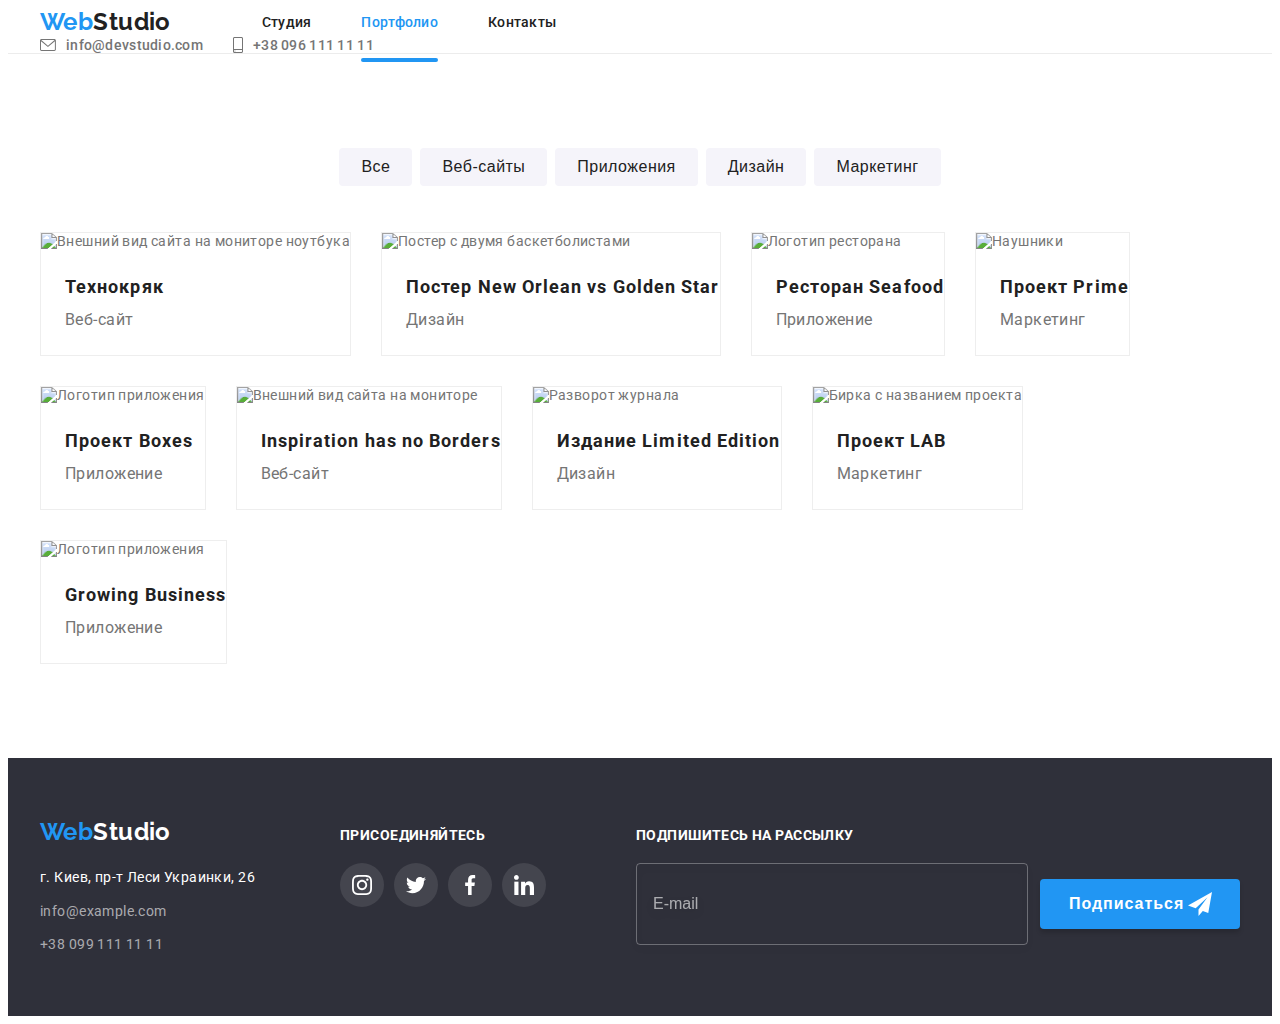
==== portfolio.html @ 2e83be2e "1" ====
<!DOCTYPE html>
<html lang="">
<head>
    <meta charset="UTF-8">
    <meta name="viewport" content="width=device-width, initial-scale=1.0">
    <title>Портфолио</title>
    <link rel="stylesheet" href="https://cdnjs.cloudflare.com/ajax/libs/modern-normalize/1.0.0/modern-normalize.css"
        integrity="sha512-Zx6MlUMKSVJoQ+83OwhdILe8cSEsCzfqThJd7J/VA2UrK6Ctj85p+xzqfyuNXE5B1k25uUdmJ2OzItbBy9GHAQ=="
        crossorigin="anonymous" />
    <link rel="preconnect" href="https://fonts.gstatic.com">
    <link href="https://fonts.googleapis.com/css2?family=Raleway:wght@700&family=Roboto:wght@400;500;700&display=swap"
        rel="stylesheet">
    <link rel="stylesheet" href="./css/main.min.css">
</head>
<body>
    <header class="portfolio-header">
        <div class="container">
            <nav>
                <a class="logo" lang="en" href="./index.html"><span class="logo-accent">Web</span>Studio</a>
                <ul class="nav-list list">
                    <li class="nav-list-item">
                        <a class="nav-link" href="./index.html">Студия</a>
                    </li>
                    <li class="nav-list-item">
                        <a class="nav-link current" href="./portfolio.html">Портфолио</a>
                    </li>
                    <li class="nav-list-item">
                        <a class="nav-link" href="#">Контакты</a>
                    </li>
                </ul>
            </nav>
            <address>
                <ul class="address-list list">
                    <li class="address-list-item">
                        <a class="nav-link address-link" href="mailto:info@devstudio.com">
                            <svg class="address-link-logo mail">
                                <use href="./images/sprite.svg#icon-envelope"></use>
                            </svg>
                            info@devstudio.com
                        </a>
                    </li>
                    <li class="address-list-item">
                        <a class="nav-link address-link" href="tel:+380961111111">
                            <svg class="address-link-logo phone">
                                <use href="./images/sprite.svg#icon-smartphone"></use>
                            </svg>
                            +38 096 111 11 11
                        </a>
                    </li>
                </ul>
            </address>
        </div>
    </header>
    <main>
        <h1 class="visually-hidden">Наши работы</h1>
        <section class="gallery">
            <div class="container">
                <ul class="buttons-list">
                    <li class="buttons-list-item">
                        <button class="gallery-button" type="button">Все</button>
                    </li>
                    <li class="buttons-list-item">
                        <button class="gallery-button" type="button">Веб-сайты</button>
                    </li>
                    <li class="buttons-list-item">
                        <button class="gallery-button" type="button">Приложения</button>
                    </li>
                    <li class="buttons-list-item">
                        <button class="gallery-button" type="button">Дизайн</button>
                    </li>
                    <li class="buttons-list-item">
                        <button class="gallery-button" type="button">Маркетинг</button>
                    </li>
                </ul>
                <ul class="gallery-list">
                    <li class="gallery-list-item">
                        <a href="" class="gallery-list-link">
                            <div class="gallery-list-img-wrapper">
                                <img src="./images/our-projects/website-technocrack.jpg" alt="Внешний вид сайта на мониторе ноутбука" width="100%">
                                <p class="overlay">Технокряк это современная площадка распространения коронавируса. Компании используют эту платформу для цифрового
                                шпионажа и атак на защищённые сервера конкурентов.</p>
                            </div>
                            <div class="gallery-card-description">
                                    <h2 class="gallery-title">Технокряк</h2>
                                    <p class="gallery-description">Веб-сайт</p>
                            </div>
                        </a>  
                    </li>
                    <li class="gallery-list-item">
                        <a href="" class="gallery-list-link">
                            <div class="gallery-list-img-wrapper">
                                <img src="./images/our-projects/design-poster.jpg" alt="Постер с двумя баскетболистами" width="100%">
                                <p class="overlay">Технокряк это современная площадка распространения коронавируса. Компании используют эту платформу для цифрового
                                шпионажа и атак на защищённые сервера конкурентов.</p>
                            </div>
                            <div class="gallery-card-description">
                                <h2 class="gallery-title">Постер <span lang="en">New Orlean vs Golden Star</span></h2>
                                <p class="gallery-description">Дизайн</p>
                            </div>
                        </a>
                    </li>
                    <li class="gallery-list-item">
                        <a href="" class="gallery-list-link">
                            <div class="gallery-list-img-wrapper">
                                <img src="./images/our-projects/app-seafood.jpg" alt="Логотип ресторана" width="100%">
                                <p class="overlay">Технокряк это современная площадка распространения коронавируса. Компании используют эту платформу для цифрового
                                шпионажа и атак на защищённые сервера конкурентов.</p>
                            </div>
                            <div class="gallery-card-description">
                                <h2 class="gallery-title">Ресторан <span lang="en">Seafood</span></h2>
                                <p class="gallery-description">Приложение</p>
                            </div>
                        </a>
                    </li>
                    <li class="gallery-list-item">
                        <a href="" class="gallery-list-link">
                            <div class="gallery-list-img-wrapper">
                                <img src="./images/our-projects/marketing-project-prime.jpg" alt="Наушники" width="100%">
                                <p class="overlay">Технокряк это современная площадка распространения коронавируса. Компании используют эту платформу для цифрового
                                шпионажа и атак на защищённые сервера конкурентов.</p>
                            </div>
                            <div class="gallery-card-description">
                                <h2 class="gallery-title">Проект <span lang="en">Prime</span></h2>
                                <p class="gallery-description">Маркетинг</p>
                            </div>
                        </a>
                    </li>
                    <li class="gallery-list-item">
                        <a href="" class="gallery-list-link">
                            <div class="gallery-list-img-wrapper">
                                <img src="./images/our-projects/app-boxes.jpg" alt="Логотип приложения" width="100%">
                                <p class="overlay">Технокряк это современная площадка распространения коронавируса. Компании используют эту платформу для цифрового
                                шпионажа и атак на защищённые сервера конкурентов.</p>
                            </div>
                            <div class="gallery-card-description">
                                <h2 class="gallery-title">Проект <span lang="en">Boxes</span></h2>
                                <p class="gallery-description">Приложение</p>
                            </div>
                        </a>
                    </li>
                    <li class="gallery-list-item">
                        <a href="" class="gallery-list-link">
                            <div class="gallery-list-img-wrapper">
                                <img src="./images/our-projects/website-inspiration.jpg" alt="Внешний вид сайта на мониторе" width="100%">
                                <p class="overlay">Технокряк это современная площадка распространения коронавируса. Компании используют эту платформу для цифрового
                                шпионажа и атак на защищённые сервера конкурентов.</p>
                            </div>
                            <div class="gallery-card-description">
                                <h2 class="gallery-title" lang="en">Inspiration has no Borders</h2>
                                <p class="gallery-description">Веб-сайт</p>
                            </div>
                        </a>
                    </li>
                    <li class="gallery-list-item">
                        <a href="" class="gallery-list-link">
                            <div class="gallery-list-img-wrapper">
                                <img src="./images/our-projects/design-le.jpg" alt="Разворот журнала" width="100%">
                                <p class="overlay">Технокряк это современная площадка распространения коронавируса. Компании используют эту платформу для цифрового
                                шпионажа и атак на защищённые сервера конкурентов.</p>
                            </div>
                            <div class="gallery-card-description">
                                <h2 class="gallery-title">Издание <span lang="en">Limited Edition</span></h2>
                                <p class="gallery-description">Дизайн</p>
                            </div>
                        </a>
                    </li>
                    <li class="gallery-list-item">
                        <a href="" class="gallery-list-link">
                            <div class="gallery-list-img-wrapper">
                                <img src="./images/our-projects/marketing-project-lab.jpg" alt="Бирка с названием проекта" width="100%">
                                <p class="overlay">Технокряк это современная площадка распространения коронавируса. Компании используют эту платформу для цифрового
                                шпионажа и атак на защищённые сервера конкурентов.</p>
                            </div>
                            <div class="gallery-card-description">
                                <h2 class="gallery-title">Проект <span lang="en">LAB</span></h2>
                                <p class="gallery-description">Маркетинг</p>
                            </div>
                        </a>
                    </li>
                    <li class="gallery-list-item">
                        <a href="" class="gallery-list-link">
                            <div class="gallery-list-img-wrapper">
                                <img src="./images/our-projects/app-growing-business.jpg" alt="Логотип приложения" width="100%">
                                <p class="overlay">Технокряк это современная площадка распространения коронавируса. Компании используют эту платформу для цифрового
                                шпионажа и атак на защищённые сервера конкурентов.</p>
                            </div>
                            <div class="gallery-card-description">
                                <h2 class="gallery-title" lang="en">Growing Business</h2>
                                <p class="gallery-description">Приложение</p>
                            </div>
                        </a>
                    </li>
                </ul>
            </div>
        </section>
    </main>
    <footer class="footer">
        <div class="container basement">
            <div class="footer-left-side">
                <a class="logo footer-logo" lang="en" href="./index.html"><span class="logo-accent">Web</span>Studio</a>
                <address>
                    <ul class="footer-list">
                        <li class="footer-list-item">
                            <a class="adress" target="_blank" href="https://goo.gl/maps/vDdAabAvZwRys1mK9">г. Киев, пр-т
                                Леси Украинки,
                                26</a>
                        </li>
                        <li class="footer-list-item">
                            <a class="footer-link" href="mailto:info@example.com">info@example.com</a>
                        </li>
                        <li class="footer-list-item">
                            <a class="footer-link" href="tel:+380991111111">+38 099 111 11 11</a>
                        </li>
                    </ul>
                </address>
            </div>
            <div class="footer-center">
                <p class="footer-text">Присоединяйтесь</p>
                <ul class="social-list footer-center-list">
                    <li class="social-list-item footer-center-list-item">
                        <a href="" class="social-list-link footer-center-link">
                            <svg class="social-list-icon  footer-center-icon">
                                <use href="./images/sprite.svg#icon-instagram"></use>
                            </svg>
                        </a>
                    </li>
                    <li class="social-list-item footer-center-list-item">
                        <a href="" class="social-list-link footer-center-link">
                            <svg class="social-list-icon footer-center-icon">
                                <use href="./images/sprite.svg#icon-twitter"></use>
                            </svg>
                        </a>
                    </li>
                    <li class="social-list-item footer-center-list-item">
                        <a href="" class="social-list-link footer-center-link">
                            <svg class="social-list-icon footer-center-icon">
                                <use href="./images/sprite.svg#icon-facebook"></use>
                            </svg>
                        </a>
                    </li>
                    <li class="social-list-item footer-center-list-item">
                        <a href="" class="social-list-link footer-center-link">
                            <svg class="social-list-icon footer-center-icon">
                                <use href="./images/sprite.svg#icon-linkedin"></use>
                            </svg>
                        </a>
                    </li>
                </ul>
            </div>
            <div class="footer-right-side">
                <p class="footer-text">Подпишитесь на рассылку</p>
                <form class="footer-form">
                    <input type="email" name="user-email" class="footer-input" placeholder="E-mail">
                    <button type="submit" class="footer-button">Подписаться
                        <svg class="footer-button-icon">
                            <use href="./images/sprite.svg#icon-send"></use>
                        </svg>
                    </button>
                </form>
            </div>
        </div>
    </footer>
</body>
</html>
---- css/main.min.css ----
:root{--accent-color: #2196f3;--main-color: #757575;--secondary-color: #212121;--main-white-color: #ffffff;--secondary-white-color: rgba(255, 255, 255, 0.6);--dark-background-color: #2f303a;--light-background-color: #f5f4fa;--input-border-color: rgba(33, 33, 33, 0.2);--modal-message-placeholder-color: rgba(117, 117, 117, 0.5);--cubic: cubic-bezier(0.4, 0, 0.2, 1);--transition-duration: 250ms}.visually-hidden{position:absolute !important;clip:rect(1px 1px 1px 1px);clip:rect(1px, 1px, 1px, 1px);padding:0 !important;border:0 !important;height:1px !important;width:1px !important;overflow:hidden}body{font-family:'Roboto', sans-serif;font-size:14px;letter-spacing:0.03em;background-color:var(--main-white-color);color:var(--main-color)}h1,h2,h3,h4,h5,h6,ul,ol,p{margin:0;padding:0}a{text-decoration:none}ul,ol{list-style:none}img{display:block}nav{display:flex}.container{width:100%;padding:0 15px}.page-header .container{display:flex;align-items:center}@media screen and (max-width: 767px){.page-header .container{justify-content:space-between}}@media screen and (min-width: 480px){.container{width:480px;margin:0 auto}}@media screen and (min-width: 768px){.container{width:768px}}@media screen and (min-width: 1200px){.container{width:1200px}}.list{display:flex}.social-list-icon{width:20px;height:20px;fill:#afb1b8;transition:fill var(--transition-duration) var(--cubic)}.social-list-link:hover .social-list-icon,.social-list-link:focus .social-list-icon{fill:var(--main-white-color)}.social-list-link{display:flex;justify-content:center;align-items:center;width:44px;height:44px;border-radius:50%;transition:background-color var(--transition-duration) var(--cubic)}.social-list-link:hover,.social-list-link:focus{background-color:var(--accent-color)}.logo{font-family:'Raleway', sans-serif;font-weight:700;font-size:24px;line-height:1.167;color:var(--secondary-color)}@media screen and (min-width: 768px){.logo{margin-right:88px}}@media screen and (min-width: 1200px){.logo{margin-right:91px;line-height:1.192}}.logo-accent{color:var(--accent-color)}.page-header{padding-top:8px;padding-bottom:8px}@media screen and (max-width: 767px){.nav-list{display:none}address{display:none}.address-list{display:none}.burger-btn,.mobile-close-button{background-color:transparent;border:none;padding:0}.burger-icon,.mobile-close-icon{width:40px;height:40px}.mobile-menu{position:absolute;width:100%;max-width:100vw;height:100vh;top:0;left:100%;padding:48px 40px;background-color:var(--main-white-color);transition:transform var(--transition-duration) var(--cubic)}.mobile-menu.is-open{transform:translateX(-100%)}.mobile-close-button{position:absolute;top:10px;right:15px}.mobile-nav-list-item:not(:last-child){margin-bottom:32px}.mobile-nav-list-item:last-child{margin-bottom:302px}.mobile-nav-link{font-weight:500;font-size:40px;line-height:1.175;text-align:center;letter-spacing:0.02em;color:var(--secondary-color)}.current{color:var(--accent-color)}.mobile-address-list-item:first-child{margin-bottom:32px}.mobile-address-list-item:last-child{margin-bottom:64px}.mobile-tel-link{font-weight:500;font-size:34px;line-height:1.176;letter-spacing:0.02em;color:var(--accent-color)}.mobile-mail-link{font-weight:500;font-size:24px;line-height:1.167;letter-spacing:0.02em;color:var(--main-color)}.mobile-menu-social-list{display:flex;align-items:center}.mobile-menu-social-list-item:not(:last-child):after{content:'';height:22px;border:1px solid rgba(33,33,33,0.2);margin-left:10px;margin-right:10px}.mobile-menu-social-link{font-weight:500;font-size:18px;line-height:1.122;letter-spacing:0.02em;color:var(--accent-color)}}@media screen and (min-width: 768px){.burger-btn{display:none}.mobile-menu{display:none}.nav-list{display:flex;align-items:center}.nav-list-item:not(:last-child){margin-right:50px}.nav-link{padding-top:32px;padding-bottom:32px;font-weight:500;font-size:14px;line-height:1.143;letter-spacing:0.02em;color:var(--secondary-color)}.nav-link.current{color:var(--accent-color);position:relative}.nav-link.current::after{content:'';position:absolute;bottom:0;left:0;width:100%;height:4px;background-color:var(--accent-color);border-radius:2px}header address{margin-left:auto}.address-list{display:flex;flex-direction:column}.address-list-item:not(:last-child){margin-bottom:10px}.address-link-logo{margin-right:8px;fill:currentColor}.address-link-logo.mail{width:14px;height:10px}.address-link-logo.phone{width:10px;height:14px}.address-link.nav-link{display:flex;align-items:center;padding:0;font-style:normal;color:var(--main-color)}}@media screen and (min-width: 1200px){.nav-list-item:not(:last-child){margin-right:50px}.nav-link{transition:color var(--transition-duration) var(--cubic)}.nav-link:hover,.nav-link:focus,.nav-link.address-link:hover,.nav-link.address-link:focus{color:var(--accent-color)}.address-list{flex-direction:row;align-items:center}.address-list-item:not(:last-child){margin-right:30px;margin-bottom:0}.nav-link.address-link{justify-content:center;align-items:center;font-style:normal;color:var(--main-color)}.address-link-logo{margin-right:10px}.nav-link.address-link:hover .address-link-logo,.nav-link.address-link:focus .address-link-logo{fill:currentColor}.address-link-logo.mail{width:16px;height:12px}.address-link-logo.phone{width:10px;height:16px}.portfolio-header{border-bottom:1px solid #ececec}}.about-us{padding-top:94px;padding-bottom:47px}.advantages-list-item{max-width:270px}.advantages-list-item:not(:last-child){margin-right:30px}.advantages-logo-container{display:flex;justify-content:center;align-items:center;width:270px;height:120px;margin-bottom:30px;border-radius:4px;background-color:var(--light-background-color)}.advantages-list-img{width:70px;height:70px}.advantages-title{margin-bottom:10px;font-weight:700;font-size:inherit;line-height:1.143;text-transform:uppercase;color:var(--secondary-color)}.advantages-text{font-weight:400;font-size:14px;line-height:1.714}.about-us.what-we-do{padding-top:47px;padding-bottom:94px}.work-title{margin-bottom:50px;font-weight:700;font-size:36px;line-height:1.167;text-align:center;color:var(--secondary-color)}.work-list{margin:-15px}.work-list-item{margin:15px}.work-img-thumb{position:relative}.work-img-text{position:absolute;bottom:0;left:0;display:flex;justify-content:center;align-items:center;width:100%;height:70px;font-weight:700;font-size:14px;line-height:1.143;text-align:center;text-transform:uppercase;color:var(--main-white-color);background-color:rgba(47,48,58,0.8)}.team{padding-top:94px;padding-bottom:94px;text-align:center;background-color:var(--light-background-color)}.team-title{margin-bottom:50px;font-weight:700;font-size:36px;line-height:1.667;color:var(--secondary-color)}.team-list{margin:-15px}.team-list-item{margin:15px;background-color:var(--main-white-color);box-shadow:0px 1px 3px rgba(0,0,0,0.12),0px 1px 1px rgba(0,0,0,0.14),0px 2px 1px rgba(0,0,0,0.2);border-radius:0px 0px 4px 4px}.card-description{padding-top:30px;padding-bottom:30px;padding-right:32px;padding-left:32px}.employee-name{margin-bottom:10px;font-weight:500;font-size:16px;line-height:1.188;color:var(--secondary-color)}.employee-position{font-weight:400;font-size:16px;line-height:1.188;margin-bottom:16px}.social-list{display:flex;justify-content:space-between}.clients{padding-top:94px;padding-bottom:94px;text-align:center}.clients-title{margin-bottom:50px;font-weight:700;font-size:36px;line-height:1.167;color:var(--secondary-color)}.clients-list{display:flex;justify-content:space-between}.clients-list-link{display:flex;justify-content:center;align-items:center;width:170px;height:90px;color:#afb1b8;border:1px solid #afb1b8;border-radius:4px;transition:border-color var(--transition-duration) var(--cubic)}.clients-list-link:hover,.clients-list-link:focus{border-color:var(--accent-color)}.clients-list-logo{fill:currentColor;transition:fill var(--transition-duration) var(--cubic)}.clients-list-item:nth-child(1) .clients-list-logo{width:44px;height:49px}.clients-list-item:nth-child(2) .clients-list-logo{width:40px;height:52px}.clients-list-item:nth-child(3) .clients-list-logo{width:41px;height:43px}.clients-list-item:nth-child(4) .clients-list-logo{width:80px;height:42px}.clients-list-item:nth-child(5) .clients-list-logo{width:59px;height:47px}.clients-list-item:nth-child(6) .clients-list-logo{width:88px;height:45px}.clients-list-link:hover .clients-list-logo,.clients-list-link:focus .clients-list-logo{fill:var(--accent-color)}.footer{padding-top:60px;padding-bottom:60px;background-color:var(--dark-background-color)}.container.basement{display:flex;align-items:baseline}.footer-left-side{width:231px;margin-right:70px}.logo.footer-logo{display:inline-block;margin-right:0;margin-bottom:20px;color:var(--main-white-color)}.footer-list-item:not(:last-child){margin-bottom:9px}.adress{font-style:normal;font-weight:400;line-height:1.714;color:var(--main-white-color);transition:color var(--transition-duration) var(--cubic)}.adress:hover,.adress:focus{color:var(--accent-color)}.footer-link{font-style:normal;font-weight:400;line-height:1.715;color:var(--secondary-white-color);transition:color var(--transition-duration) var(--cubic)}.footer-link:hover,.footer-link:focus{color:var(--accent-color)}.footer-center{margin-right:90px}.footer-text{margin-bottom:20px;font-weight:700;font-size:14px;line-height:1.143;text-transform:uppercase;color:var(--main-white-color)}.footer-center-list-item:not(:last-child){margin-right:10px}.footer-center-link{background-color:rgba(255,255,255,0.1);color:var(--main-white-color)}.footer-center-icon{fill:currentColor}.footer-form{display:flex;align-items:center}.footer-input{width:358px;height:50px;padding:15px 16px;margin-right:12px;border:1px solid rgba(255,255,255,0.3);filter:drop-shadow(0px 4px 4px rgba(0,0,0,0.15));border-radius:4px;background:transparent;font-weight:400;font-size:16px;line-height:1.25;color:rgba(255,255,255,0.6)}.footer-input::placeholder{color:rgba(255,255,255,0.6)}.footer-button{display:flex;align-items:center;justify-content:space-between;width:200px;height:50px;padding:10px 28px 10px 29px;font-weight:700;font-size:16px;line-height:1.875;text-align:center;letter-spacing:0.06em;color:var(--main-white-color);background-color:var(--accent-color);box-shadow:0px 4px 4px rgba(0,0,0,0.15);border:none;border-radius:4px;cursor:pointer}.footer-button-icon{width:24px;height:24px}.buttons-list{display:flex;justify-content:center;margin-bottom:46px}.buttons-list-item:not(:last-child){margin-right:8px}.gallery-button{border:none;border-radius:4px;padding:6px 22px;letter-spacing:0.03em;cursor:pointer;font-weight:500;font-size:16px;line-height:1.625;color:var(--secondary-color);background-color:var(--light-background-color);transition:color var(--transition-duration) var(--cubic),background-color var(--transition-duration) var(--cubic),box-shadow var(--transition-duration) var(--cubic)}.gallery-button:hover,.gallery-button:focus{color:var(--main-white-color);background-color:var(--accent-color);box-shadow:0px 3px 1px rgba(0,0,0,0.1),0px 1px 2px rgba(0,0,0,0.08),0px 2px 2px rgba(0,0,0,0.12)}.gallery{padding-top:94px;padding-bottom:94px}.gallery-list{display:flex;flex-wrap:wrap;margin:-15px}.gallery-list-item{max-width:370px;margin:15px;border:1px solid #eeeeee}.gallery-list-link{display:block;color:inherit;transition:box-shadow var(--transition-duration) var(--cubic)}.gallery-list-link:hover,.gallery-list-link:focus{box-shadow:0px 1px 1px rgba(0,0,0,0.12),0px 4px 4px rgba(0,0,0,0.06),1px 4px 6px rgba(0,0,0,0.16)}.gallery-list-img-wrapper{position:relative;overflow:hidden}.overlay{position:absolute;top:0;left:0;width:100%;height:100%;padding-top:63px;padding-left:24px;padding-right:24px;color:var(--main-white-color);background-color:rgba(33,150,243,0.9);font-weight:400;font-size:18px;line-height:1.556;transform:translateY(101%);transition:transform var(--transition-duration) var(--cubic)}.gallery-list-link:hover .overlay,.gallery-list-link:focus .overlay{transform:translateY(0)}.gallery-card-description{padding-top:20px;padding-bottom:20px;padding-left:24px}.gallery-title{font-weight:700;font-size:18px;line-height:2;letter-spacing:0.06em;color:var(--secondary-color)}.gallery-description{font-weight:400;font-size:16px;line-height:1.875}.backdrop{position:fixed;top:0;left:0;width:100%;height:100%;background-color:rgba(0,0,0,0.2);opacity:1;visibility:visible;transition:opacity var(--transition-duration) var(--cubic),visibility var(--transition-duration) var(--cubic)}.backdrop.is-hidden{opacity:0;visibility:hidden;pointer-events:none}.modal{position:absolute;left:50%;top:50%;transform:translate(-50%, -50%) scale(1);transition:transform var(--transition-duration) var(--cubic);width:528px;height:581px;padding:40px;background-color:var(--main-white-color);box-shadow:0px 1px 3px rgba(0,0,0,0.12),0px 1px 1px rgba(0,0,0,0.14),0px 2px 1px rgba(0,0,0,0.2);border-radius:4px}.backdrop.is-hidden .modal{transform:translate(-50%, -50%) scale(1.1)}.modal-close-button{display:flex;padding:0;justify-content:center;align-items:center;position:absolute;top:8px;right:8px;width:30px;height:30px;background:transparent;border-radius:50%;border:1px solid rgba(0,0,0,0.1);cursor:pointer}.modal-close-icon{width:18px;height:18px;fill:#000000;transition:fill var(--transition-duration) var(--cubic)}.modal-close-button:hover .modal-close-icon,.modal-close-button:focus .modal-close-icon{fill:var(--accent-color)}.modal-form-text{margin-bottom:12px;font-weight:700;font-size:20px;line-height:1.15;text-align:center;color:var(--secondary-color)}.modal-form{display:flex;flex-direction:column}.modal-form-label{margin-bottom:4px;font-weight:400;font-size:12px;line-height:1.167;letter-spacing:0.01em;color:var(--main-color)}.modal-form-label:not(:first-child){margin-top:10px}.modal-input-wrapper{position:relative}.modal-input-icon{position:absolute;top:50%;left:12px;transform:translateY(-50%);width:18px;height:18px;transition:fill var(--transition-duration) var(--cubic)}.modal-form-input:focus+.modal-input-icon{fill:var(--accent-color)}.modal-form-message,.modal-form-input{display:block;width:100%;border:1px solid var(--input-border-color);border-radius:4px}.modal-form-input{height:40px;padding-left:42px;transition:border-color var(--transition-duration) var(--cubic)}.modal-form-input:focus{outline:none;border-color:var(--accent-color)}.modal-form-message{height:120px;padding:12px 16px;margin-bottom:20px;font-size:14px;line-height:1.143;letter-spacing:0.01em;resize:none;transition:border-color var(--transition-duration) var(--cubic)}.modal-form-message:focus{outline:none;border-color:var(--accent-color)}.modal-form-message::placeholder{color:var(--modal-message-placeholder-color)}.modal-form-policy-label{display:flex;align-items:center;flex-wrap:wrap;margin-bottom:30px}.modal-form-policy-label::before{content:'';width:16px;height:15px;border:2px solid var(--secondary-color);border-radius:2px;margin-right:8px;transition:border-color var(--transition-duration) var(--cubic)}.modal-form-policy:focus+.modal-form-policy-label::before{border-color:var(--accent-color)}.modal-form-policy:checked+.modal-form-policy-label::before{background-image:url(../images/check.svg);border:none}.policy-link{text-decoration:underline;color:var(--accent-color)}.modal-form-button{min-width:200px;padding:10px 55px;font-weight:700;font-size:16px;line-height:1.87;letter-spacing:0.06em;color:var(--main-white-color);align-self:center;background-color:var(--accent-color);box-shadow:0px 4px 4px rgba(0,0,0,0.15);border-radius:4px;border:none;cursor:pointer;transition:background-color var(--transition-duration) var(--cubic)}.modal-form-button:hover,.modal-form-button:focus{background-color:#188ce8}
/*# sourceMappingURL=main.min.css.map */
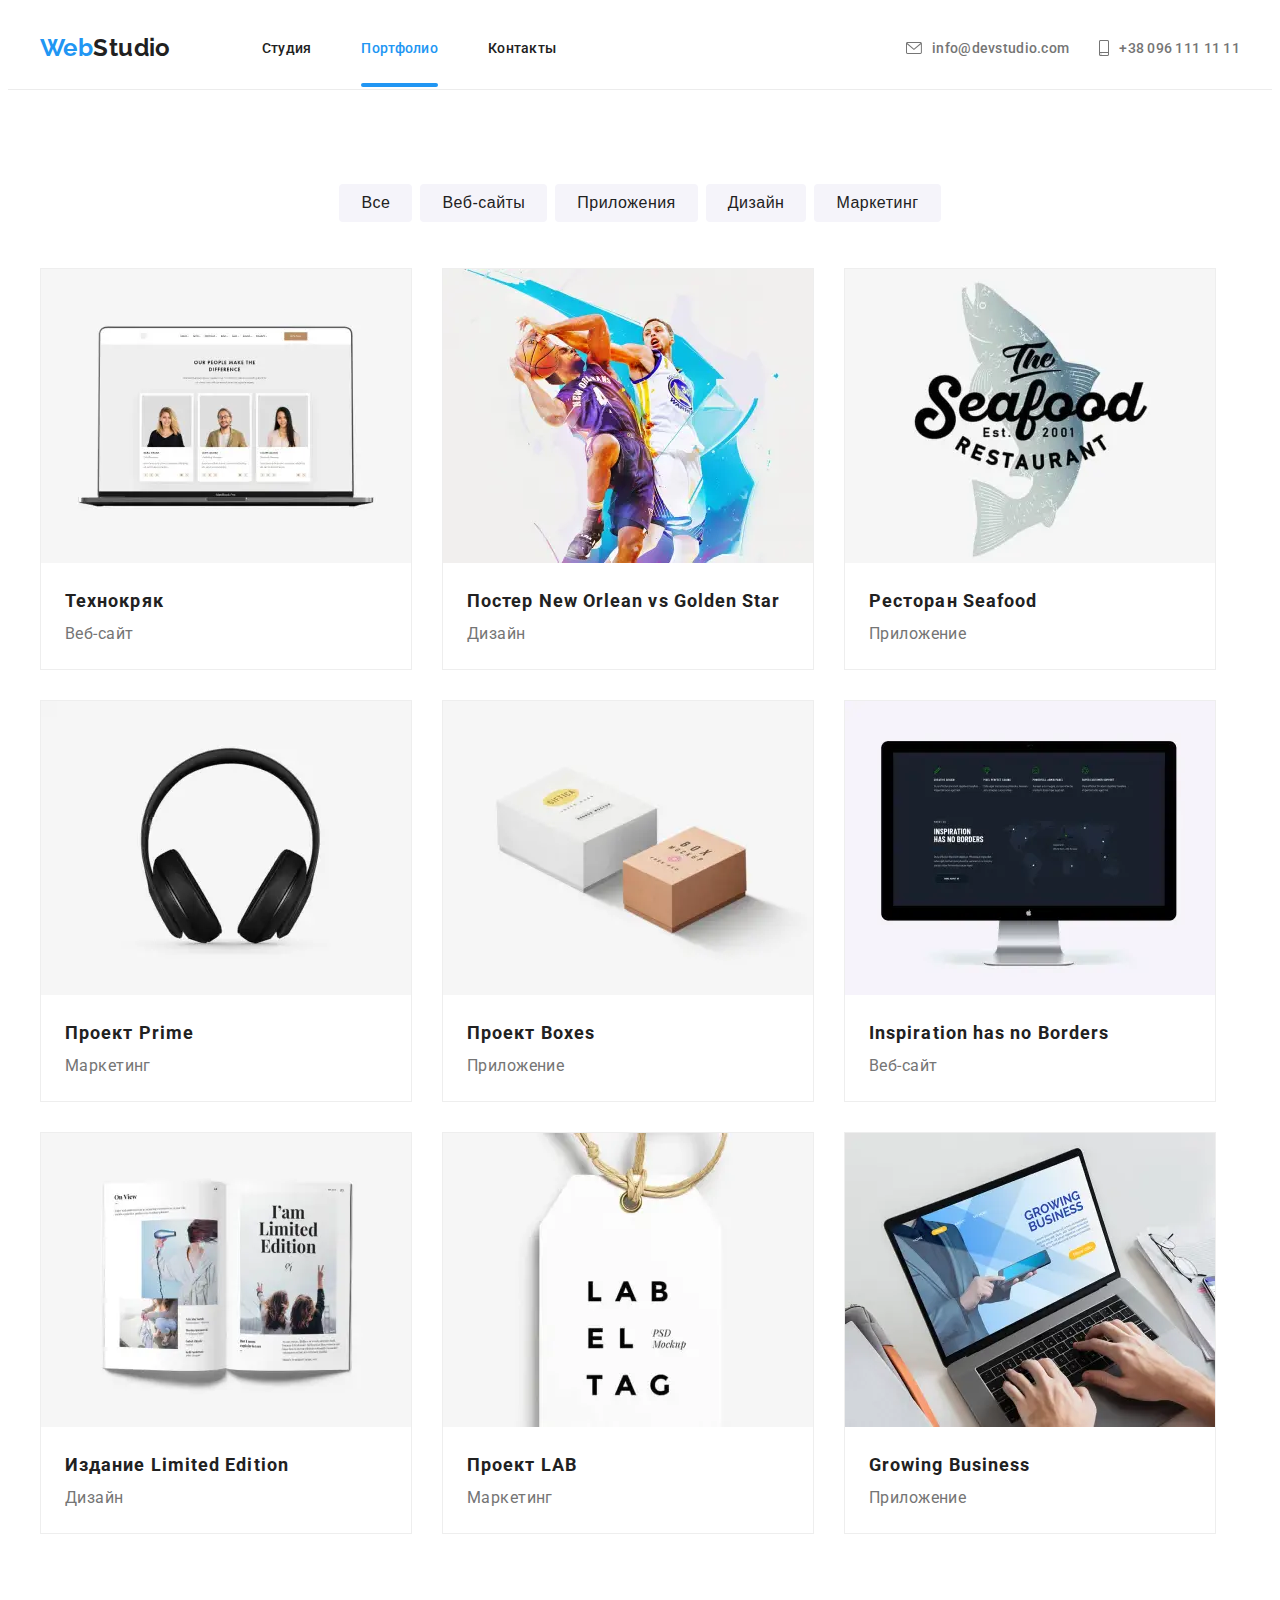
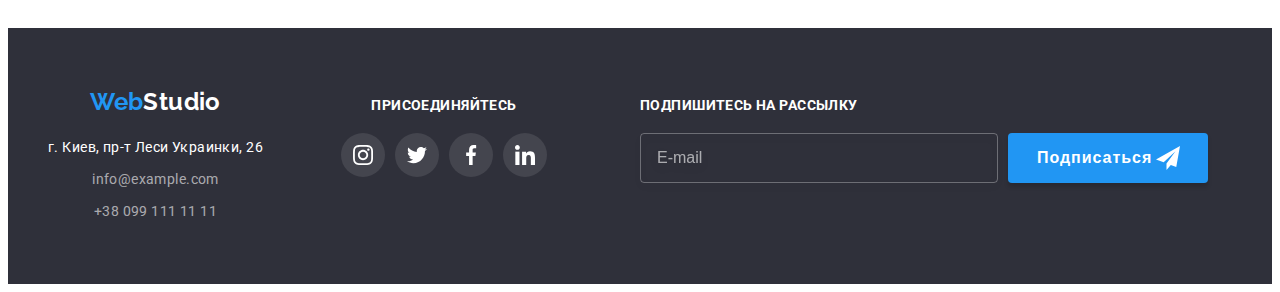
==== commit b66eca25: "Выполнена вёрстка адаптивной версии всех страниц и элементов" ====
--- a/portfolio.html
+++ b/portfolio.html
@@ -13,24 +13,29 @@
     <link rel="stylesheet" href="./css/main.min.css">
 </head>
 <body>
-    <header class="portfolio-header">
+    <header class="portfolio-header page-header">
         <div class="container">
             <nav>
                 <a class="logo" lang="en" href="./index.html"><span class="logo-accent">Web</span>Studio</a>
-                <ul class="nav-list list">
+                <ul class="nav-list">
                     <li class="nav-list-item">
                         <a class="nav-link" href="./index.html">Студия</a>
                     </li>
                     <li class="nav-list-item">
-                        <a class="nav-link current" href="./portfolio.html">Портфолио</a>
+                        <a class="nav-link  current" href="./portfolio.html">Портфолио</a>
                     </li>
                     <li class="nav-list-item">
                         <a class="nav-link" href="#">Контакты</a>
                     </li>
                 </ul>
             </nav>
+            <button class="burger-btn" type="button" data-menu-button>
+                <svg class="burger-icon">
+                    <use href="./images/sprite.svg#icon-burger"></use>
+                </svg>
+            </button>
             <address>
-                <ul class="address-list list">
+                <ul class="address-list">
                     <li class="address-list-item">
                         <a class="nav-link address-link" href="mailto:info@devstudio.com">
                             <svg class="address-link-logo mail">
@@ -49,6 +54,46 @@
                     </li>
                 </ul>
             </address>
+            <div class="mobile-menu" data-menu>
+                <button class="mobile-close-button" type="button" data-menu-close>
+                    <svg class="mobile-close-icon">
+                        <use href="./images/sprite.svg#icon-close"></use>
+                    </svg>
+                </button>
+                <ul class="mobile-nav-list">
+                    <li class="mobile-nav-list-item">
+                        <a class="mobile-nav-link current" href="./index.html">Студия</a>
+                    </li>
+                    <li class="mobile-nav-list-item">
+                        <a class="mobile-nav-link" href="./portfolio.html">Портфолио</a>
+                    </li>
+                    <li class="mobile-nav-list-item">
+                        <a class="mobile-nav-link" href="#">Контакты</a>
+                    </li>
+                </ul>
+                <ul class="mobile-address-list">
+                    <li class="mobile-address-list-item">
+                        <a class="mobile-tel-link" href="tel:+380961111111">+38 096 111 11 11</a>
+                    </li>
+                    <li class="mobile-address-list-item">
+                        <a class="mobile-mail-link" href="mailto:info@devstudio.com">info@devstudio.com</a>
+                    </li>
+                </ul>
+                <ul class="mobile-menu-social-list">
+                    <li class="mobile-menu-social-list-item">
+                        <a href="" class="mobile-menu-social-link">Instagram</a>
+                    </li>
+                    <li class="mobile-menu-social-list-item">
+                        <a href="" class="mobile-menu-social-link">Twitter</a>
+                    </li>
+                    <li class="mobile-menu-social-list-item">
+                        <a href="" class="mobile-menu-social-link">Facebook</a>
+                    </li>
+                    <li class="mobile-menu-social-list-item">
+                        <a href="" class="mobile-menu-social-link">LinkedIn</a>
+                    </li>
+                </ul>
+            </div>
         </div>
     </header>
     <main>
@@ -76,7 +121,23 @@
                     <li class="gallery-list-item">
                         <a href="" class="gallery-list-link">
                             <div class="gallery-list-img-wrapper">
-                                <img src="./images/our-projects/website-technocrack.jpg" alt="Внешний вид сайта на мониторе ноутбука" width="100%">
+                                <picture>
+                                    <source srcset="./images/our-projects/image1-desktop.webp 1x, ./images/our-projects/image1-desktop@2x.webp 2x"
+                                        media="(min-width: 1200px)" type="image/webp">
+                                    <source srcset="./images/our-projects/image1-desktop.jpg 1x, ./images/our-projects/image1-desktop@2x.jpg 2x"
+                                        media="(min-width: 1200px)">
+                                
+                                    <source srcset="./images/our-projects/image1-tablet.webp 1x, ./images/our-projects/image1-tablet@2x.webp 2x"
+                                        media="(min-width: 768px)" type="image/webp">
+                                    <source srcset="./images/our-projects/image1-tablet.jpg 1x, ./images/our-projects/image1-tablet@2x.jpg 2x"
+                                        media="(min-width: 768px)">
+                                
+                                    <source srcset="./images/our-projects/image1-mobile.webp 1x, ./images/our-projects/image1-mobile@2x.webp 2x"
+                                        media="(min-width: 320px)" type="image/webp">
+                                    <source srcset="./images/our-projects/image1-mobile.jpg 1x, ./images/our-projects/image1-mobile@2x.jpg 2x"
+                                        media="(min-width: 320px)">
+                                    <img src="./images/our-projects/image1-mobile.jpg" alt="Внешний вид сайта на мониторе ноутбука">
+                                </picture>                                
                                 <p class="overlay">Технокряк это современная площадка распространения коронавируса. Компании используют эту платформу для цифрового
                                 шпионажа и атак на защищённые сервера конкурентов.</p>
                             </div>
@@ -89,7 +150,23 @@
                     <li class="gallery-list-item">
                         <a href="" class="gallery-list-link">
                             <div class="gallery-list-img-wrapper">
-                                <img src="./images/our-projects/design-poster.jpg" alt="Постер с двумя баскетболистами" width="100%">
+                                <picture>
+                                    <source srcset="./images/our-projects/image2-desktop.webp 1x, ./images/our-projects/image2-desktop@2x.webp 2x"
+                                        media="(min-width: 1200px)" type="image/webp">
+                                    <source srcset="./images/our-projects/image2-desktop.jpg 1x, ./images/our-projects/image2-desktop@2x.jpg 2x"
+                                        media="(min-width: 1200px)">
+                                
+                                    <source srcset="./images/our-projects/image2-tablet.webp 1x, ./images/our-projects/image2-tablet@2x.webp 2x"
+                                        media="(min-width: 768px)" type="image/webp">
+                                    <source srcset="./images/our-projects/image2-tablet.jpg 1x, ./images/our-projects/image2-tablet@2x.jpg 2x"
+                                        media="(min-width: 768px)">
+                                
+                                    <source srcset="./images/our-projects/image2-mobile.webp 1x, ./images/our-projects/image2-mobile@2x.webp 2x"
+                                        media="(min-width: 320px)" type="image/webp">
+                                    <source srcset="./images/our-projects/image2-mobile.jpg 1x, ./images/our-projects/image2-mobile@2x.jpg 2x"
+                                        media="(min-width: 320px)">
+                                    <img src="./images/our-projects/image2-mobile.jpg" alt="Постер с двумя баскетболистами">
+                                </picture>                                
                                 <p class="overlay">Технокряк это современная площадка распространения коронавируса. Компании используют эту платформу для цифрового
                                 шпионажа и атак на защищённые сервера конкурентов.</p>
                             </div>
@@ -102,7 +179,23 @@
                     <li class="gallery-list-item">
                         <a href="" class="gallery-list-link">
                             <div class="gallery-list-img-wrapper">
-                                <img src="./images/our-projects/app-seafood.jpg" alt="Логотип ресторана" width="100%">
+                                <picture>
+                                    <source srcset="./images/our-projects/image3-desktop.webp 1x, ./images/our-projects/image3-desktop@2x.webp 2x"
+                                        media="(min-width: 1200px)" type="image/webp">
+                                    <source srcset="./images/our-projects/image3-desktop.jpg 1x, ./images/our-projects/image3-desktop@2x.jpg 2x"
+                                        media="(min-width: 1200px)">
+                                
+                                    <source srcset="./images/our-projects/image3-tablet.webp 1x, ./images/our-projects/image3-tablet@2x.webp 2x"
+                                        media="(min-width: 768px)" type="image/webp">
+                                    <source srcset="./images/our-projects/image3-tablet.jpg 1x, ./images/our-projects/image3-tablet@2x.jpg 2x"
+                                        media="(min-width: 768px)">
+                                
+                                    <source srcset="./images/our-projects/image3-mobile.webp 1x, ./images/our-projects/image3-mobile@2x.webp 2x"
+                                        media="(min-width: 320px)" type="image/webp">
+                                    <source srcset="./images/our-projects/image3-mobile.jpg 1x, ./images/our-projects/image3-mobile@2x.jpg 2x"
+                                        media="(min-width: 320px)">
+                                    <img src="./images/our-projects/image3-mobile.jpg" alt="Логотип ресторана">
+                                </picture>
                                 <p class="overlay">Технокряк это современная площадка распространения коронавируса. Компании используют эту платформу для цифрового
                                 шпионажа и атак на защищённые сервера конкурентов.</p>
                             </div>
@@ -115,7 +208,23 @@
                     <li class="gallery-list-item">
                         <a href="" class="gallery-list-link">
                             <div class="gallery-list-img-wrapper">
-                                <img src="./images/our-projects/marketing-project-prime.jpg" alt="Наушники" width="100%">
+                                <picture>
+                                    <source srcset="./images/our-projects/image4-desktop.webp 1x, ./images/our-projects/image4-desktop@2x.webp 2x"
+                                        media="(min-width: 1200px)" type="image/webp">
+                                    <source srcset="./images/our-projects/image4-desktop.jpg 1x, ./images/our-projects/image4-desktop@2x.jpg 2x"
+                                        media="(min-width: 1200px)">
+                                
+                                    <source srcset="./images/our-projects/image4-tablet.webp 1x, ./images/our-projects/image4-tablet@2x.webp 2x"
+                                        media="(min-width: 768px)" type="image/webp">
+                                    <source srcset="./images/our-projects/image4-tablet.jpg 1x, ./images/our-projects/image4-tablet@2x.jpg 2x"
+                                        media="(min-width: 768px)">
+                                
+                                    <source srcset="./images/our-projects/image4-mobile.webp 1x, ./images/our-projects/image4-mobile@2x.webp 2x"
+                                        media="(min-width: 320px)" type="image/webp">
+                                    <source srcset="./images/our-projects/image4-mobile.jpg 1x, ./images/our-projects/image4-mobile@2x.jpg 2x"
+                                        media="(min-width: 320px)">
+                                    <img src="./images/our-projects/image4-mobile.jpg" alt="Наушники">
+                                </picture>                                
                                 <p class="overlay">Технокряк это современная площадка распространения коронавируса. Компании используют эту платформу для цифрового
                                 шпионажа и атак на защищённые сервера конкурентов.</p>
                             </div>
@@ -128,7 +237,23 @@
                     <li class="gallery-list-item">
                         <a href="" class="gallery-list-link">
                             <div class="gallery-list-img-wrapper">
-                                <img src="./images/our-projects/app-boxes.jpg" alt="Логотип приложения" width="100%">
+                                <picture>
+                                    <source srcset="./images/our-projects/image5-desktop.webp 1x, ./images/our-projects/image5-desktop@2x.webp 2x"
+                                        media="(min-width: 1200px)" type="image/webp">
+                                    <source srcset="./images/our-projects/image5-desktop.jpg 1x, ./images/our-projects/image5-desktop@2x.jpg 2x"
+                                        media="(min-width: 1200px)">
+                                
+                                    <source srcset="./images/our-projects/image5-tablet.webp 1x, ./images/our-projects/image5-tablet@2x.webp 2x"
+                                        media="(min-width: 768px)" type="image/webp">
+                                    <source srcset="./images/our-projects/image5-tablet.jpg 1x, ./images/our-projects/image5-tablet@2x.jpg 2x"
+                                        media="(min-width: 768px)">
+                                
+                                    <source srcset="./images/our-projects/image5-mobile.webp 1x, ./images/our-projects/image5-mobile@2x.webp 2x"
+                                        media="(min-width: 320px)" type="image/webp">
+                                    <source srcset="./images/our-projects/image5-mobile.jpg 1x, ./images/our-projects/image5-mobile@2x.jpg 2x"
+                                        media="(min-width: 320px)">
+                                    <img src="./images/our-projects/image5-mobile.jpg" alt="Логотип приложения">
+                                </picture>                                
                                 <p class="overlay">Технокряк это современная площадка распространения коронавируса. Компании используют эту платформу для цифрового
                                 шпионажа и атак на защищённые сервера конкурентов.</p>
                             </div>
@@ -141,7 +266,23 @@
                     <li class="gallery-list-item">
                         <a href="" class="gallery-list-link">
                             <div class="gallery-list-img-wrapper">
-                                <img src="./images/our-projects/website-inspiration.jpg" alt="Внешний вид сайта на мониторе" width="100%">
+                                <picture>
+                                    <source srcset="./images/our-projects/image6-desktop.webp 1x, ./images/our-projects/image6-desktop@2x.webp 2x"
+                                        media="(min-width: 1200px)" type="image/webp">
+                                    <source srcset="./images/our-projects/image6-desktop.jpg 1x, ./images/our-projects/image6-desktop@2x.jpg 2x"
+                                        media="(min-width: 1200px)">
+                                
+                                    <source srcset="./images/our-projects/image6-tablet.webp 1x, ./images/our-projects/image6-tablet@2x.webp 2x"
+                                        media="(min-width: 768px)" type="image/webp">
+                                    <source srcset="./images/our-projects/image6-tablet.jpg 1x, ./images/our-projects/image6-tablet@2x.jpg 2x"
+                                        media="(min-width: 768px)">
+                                
+                                    <source srcset="./images/our-projects/image6-mobile.webp 1x, ./images/our-projects/image6-mobile@2x.webp 2x"
+                                        media="(min-width: 320px)" type="image/webp">
+                                    <source srcset="./images/our-projects/image6-mobile.jpg 1x, ./images/our-projects/image6-mobile@2x.jpg 2x"
+                                        media="(min-width: 320px)">
+                                    <img src="./images/our-projects/image6-mobile.jpg" alt="Внешний вид сайта на мониторе">
+                                </picture>                                
                                 <p class="overlay">Технокряк это современная площадка распространения коронавируса. Компании используют эту платформу для цифрового
                                 шпионажа и атак на защищённые сервера конкурентов.</p>
                             </div>
@@ -154,7 +295,23 @@
                     <li class="gallery-list-item">
                         <a href="" class="gallery-list-link">
                             <div class="gallery-list-img-wrapper">
-                                <img src="./images/our-projects/design-le.jpg" alt="Разворот журнала" width="100%">
+                                <picture>
+                                    <source srcset="./images/our-projects/image7-desktop.webp 1x, ./images/our-projects/image7-desktop@2x.webp 2x"
+                                        media="(min-width: 1200px)" type="image/webp">
+                                    <source srcset="./images/our-projects/image7-desktop.jpg 1x, ./images/our-projects/image7-desktop@2x.jpg 2x"
+                                        media="(min-width: 1200px)">
+                                
+                                    <source srcset="./images/our-projects/image7-tablet.webp 1x, ./images/our-projects/image7-tablet@2x.webp 2x"
+                                        media="(min-width: 768px)" type="image/webp">
+                                    <source srcset="./images/our-projects/image7-tablet.jpg 1x, ./images/our-projects/image7-tablet@2x.jpg 2x"
+                                        media="(min-width: 768px)">
+                                
+                                    <source srcset="./images/our-projects/image7-mobile.webp 1x, ./images/our-projects/image7-mobile@2x.webp 2x"
+                                        media="(min-width: 320px)" type="image/webp">
+                                    <source srcset="./images/our-projects/image7-mobile.jpg 1x, ./images/our-projects/image7-mobile@2x.jpg 2x"
+                                        media="(min-width: 320px)">
+                                    <img src="./images/our-projects/image7-mobile.jpg" alt="Разворот журнала">
+                                </picture>                                
                                 <p class="overlay">Технокряк это современная площадка распространения коронавируса. Компании используют эту платформу для цифрового
                                 шпионажа и атак на защищённые сервера конкурентов.</p>
                             </div>
@@ -167,7 +324,23 @@
                     <li class="gallery-list-item">
                         <a href="" class="gallery-list-link">
                             <div class="gallery-list-img-wrapper">
-                                <img src="./images/our-projects/marketing-project-lab.jpg" alt="Бирка с названием проекта" width="100%">
+                                <picture>
+                                    <source srcset="./images/our-projects/image8-desktop.webp 1x, ./images/our-projects/image8-desktop@2x.webp 2x"
+                                        media="(min-width: 1200px)" type="image/webp">
+                                    <source srcset="./images/our-projects/image8-desktop.jpg 1x, ./images/our-projects/image8-desktop@2x.jpg 2x"
+                                        media="(min-width: 1200px)">
+                                
+                                    <source srcset="./images/our-projects/image8-tablet.webp 1x, ./images/our-projects/image8-tablet@2x.webp 2x"
+                                        media="(min-width: 768px)" type="image/webp">
+                                    <source srcset="./images/our-projects/image8-tablet.jpg 1x, ./images/our-projects/image8-tablet@2x.jpg 2x"
+                                        media="(min-width: 768px)">
+                                
+                                    <source srcset="./images/our-projects/image8-mobile.webp 1x, ./images/our-projects/image8-mobile@2x.webp 2x"
+                                        media="(min-width: 320px)" type="image/webp">
+                                    <source srcset="./images/our-projects/image8-mobile.jpg 1x, ./images/our-projects/image8-mobile@2x.jpg 2x"
+                                        media="(min-width: 320px)">
+                                    <img src="./images/our-projects/image8-mobile.jpg" alt="Бирка с названием проекта">
+                                </picture>                                
                                 <p class="overlay">Технокряк это современная площадка распространения коронавируса. Компании используют эту платформу для цифрового
                                 шпионажа и атак на защищённые сервера конкурентов.</p>
                             </div>
@@ -180,7 +353,23 @@
                     <li class="gallery-list-item">
                         <a href="" class="gallery-list-link">
                             <div class="gallery-list-img-wrapper">
-                                <img src="./images/our-projects/app-growing-business.jpg" alt="Логотип приложения" width="100%">
+                                <picture>
+                                    <source srcset="./images/our-projects/image9-desktop.webp 1x, ./images/our-projects/image9-desktop@2x.webp 2x"
+                                        media="(min-width: 1200px)" type="image/webp">
+                                    <source srcset="./images/our-projects/image9-desktop.jpg 1x, ./images/our-projects/image9-desktop@2x.jpg 2x"
+                                        media="(min-width: 1200px)">
+                                
+                                    <source srcset="./images/our-projects/image9-tablet.webp 1x, ./images/our-projects/image9-tablet@2x.webp 2x"
+                                        media="(min-width: 768px)" type="image/webp">
+                                    <source srcset="./images/our-projects/image9-tablet.jpg 1x, ./images/our-projects/image9-tablet@2x.jpg 2x"
+                                        media="(min-width: 768px)">
+                                
+                                    <source srcset="./images/our-projects/image9-mobile.webp 1x, ./images/our-projects/image9-mobile@2x.webp 2x"
+                                        media="(min-width: 320px)" type="image/webp">
+                                    <source srcset="./images/our-projects/image9-mobile.jpg 1x, ./images/our-projects/image9-mobile@2x.jpg 2x"
+                                        media="(min-width: 320px)">
+                                    <img src="./images/our-projects/image9-mobile.jpg" alt="Логотип приложения">
+                                </picture>                                
                                 <p class="overlay">Технокряк это современная площадка распространения коронавируса. Компании используют эту платформу для цифрового
                                 шпионажа и атак на защищённые сервера конкурентов.</p>
                             </div>
@@ -260,5 +449,7 @@
             </div>
         </div>
     </footer>
+
+    <script src="./js/mobile-menu.js"></script>
 </body>
 </html>--- a/css/main.min.css
+++ b/css/main.min.css
@@ -1,2 +1,2 @@
-:root{--accent-color: #2196f3;--main-color: #757575;--secondary-color: #212121;--main-white-color: #ffffff;--secondary-white-color: rgba(255, 255, 255, 0.6);--dark-background-color: #2f303a;--light-background-color: #f5f4fa;--input-border-color: rgba(33, 33, 33, 0.2);--modal-message-placeholder-color: rgba(117, 117, 117, 0.5);--cubic: cubic-bezier(0.4, 0, 0.2, 1);--transition-duration: 250ms}.visually-hidden{position:absolute !important;clip:rect(1px 1px 1px 1px);clip:rect(1px, 1px, 1px, 1px);padding:0 !important;border:0 !important;height:1px !important;width:1px !important;overflow:hidden}body{font-family:'Roboto', sans-serif;font-size:14px;letter-spacing:0.03em;background-color:var(--main-white-color);color:var(--main-color)}h1,h2,h3,h4,h5,h6,ul,ol,p{margin:0;padding:0}a{text-decoration:none}ul,ol{list-style:none}img{display:block}nav{display:flex}.container{width:100%;padding:0 15px}.page-header .container{display:flex;align-items:center}@media screen and (max-width: 767px){.page-header .container{justify-content:space-between}}@media screen and (min-width: 480px){.container{width:480px;margin:0 auto}}@media screen and (min-width: 768px){.container{width:768px}}@media screen and (min-width: 1200px){.container{width:1200px}}.list{display:flex}.social-list-icon{width:20px;height:20px;fill:#afb1b8;transition:fill var(--transition-duration) var(--cubic)}.social-list-link:hover .social-list-icon,.social-list-link:focus .social-list-icon{fill:var(--main-white-color)}.social-list-link{display:flex;justify-content:center;align-items:center;width:44px;height:44px;border-radius:50%;transition:background-color var(--transition-duration) var(--cubic)}.social-list-link:hover,.social-list-link:focus{background-color:var(--accent-color)}.logo{font-family:'Raleway', sans-serif;font-weight:700;font-size:24px;line-height:1.167;color:var(--secondary-color)}@media screen and (min-width: 768px){.logo{margin-right:88px}}@media screen and (min-width: 1200px){.logo{margin-right:91px;line-height:1.192}}.logo-accent{color:var(--accent-color)}.page-header{padding-top:8px;padding-bottom:8px}@media screen and (max-width: 767px){.nav-list{display:none}address{display:none}.address-list{display:none}.burger-btn,.mobile-close-button{background-color:transparent;border:none;padding:0}.burger-icon,.mobile-close-icon{width:40px;height:40px}.mobile-menu{position:absolute;width:100%;max-width:100vw;height:100vh;top:0;left:100%;padding:48px 40px;background-color:var(--main-white-color);transition:transform var(--transition-duration) var(--cubic)}.mobile-menu.is-open{transform:translateX(-100%)}.mobile-close-button{position:absolute;top:10px;right:15px}.mobile-nav-list-item:not(:last-child){margin-bottom:32px}.mobile-nav-list-item:last-child{margin-bottom:302px}.mobile-nav-link{font-weight:500;font-size:40px;line-height:1.175;text-align:center;letter-spacing:0.02em;color:var(--secondary-color)}.current{color:var(--accent-color)}.mobile-address-list-item:first-child{margin-bottom:32px}.mobile-address-list-item:last-child{margin-bottom:64px}.mobile-tel-link{font-weight:500;font-size:34px;line-height:1.176;letter-spacing:0.02em;color:var(--accent-color)}.mobile-mail-link{font-weight:500;font-size:24px;line-height:1.167;letter-spacing:0.02em;color:var(--main-color)}.mobile-menu-social-list{display:flex;align-items:center}.mobile-menu-social-list-item:not(:last-child):after{content:'';height:22px;border:1px solid rgba(33,33,33,0.2);margin-left:10px;margin-right:10px}.mobile-menu-social-link{font-weight:500;font-size:18px;line-height:1.122;letter-spacing:0.02em;color:var(--accent-color)}}@media screen and (min-width: 768px){.burger-btn{display:none}.mobile-menu{display:none}.nav-list{display:flex;align-items:center}.nav-list-item:not(:last-child){margin-right:50px}.nav-link{padding-top:32px;padding-bottom:32px;font-weight:500;font-size:14px;line-height:1.143;letter-spacing:0.02em;color:var(--secondary-color)}.nav-link.current{color:var(--accent-color);position:relative}.nav-link.current::after{content:'';position:absolute;bottom:0;left:0;width:100%;height:4px;background-color:var(--accent-color);border-radius:2px}header address{margin-left:auto}.address-list{display:flex;flex-direction:column}.address-list-item:not(:last-child){margin-bottom:10px}.address-link-logo{margin-right:8px;fill:currentColor}.address-link-logo.mail{width:14px;height:10px}.address-link-logo.phone{width:10px;height:14px}.address-link.nav-link{display:flex;align-items:center;padding:0;font-style:normal;color:var(--main-color)}}@media screen and (min-width: 1200px){.nav-list-item:not(:last-child){margin-right:50px}.nav-link{transition:color var(--transition-duration) var(--cubic)}.nav-link:hover,.nav-link:focus,.nav-link.address-link:hover,.nav-link.address-link:focus{color:var(--accent-color)}.address-list{flex-direction:row;align-items:center}.address-list-item:not(:last-child){margin-right:30px;margin-bottom:0}.nav-link.address-link{justify-content:center;align-items:center;font-style:normal;color:var(--main-color)}.address-link-logo{margin-right:10px}.nav-link.address-link:hover .address-link-logo,.nav-link.address-link:focus .address-link-logo{fill:currentColor}.address-link-logo.mail{width:16px;height:12px}.address-link-logo.phone{width:10px;height:16px}.portfolio-header{border-bottom:1px solid #ececec}}.about-us{padding-top:94px;padding-bottom:47px}.advantages-list-item{max-width:270px}.advantages-list-item:not(:last-child){margin-right:30px}.advantages-logo-container{display:flex;justify-content:center;align-items:center;width:270px;height:120px;margin-bottom:30px;border-radius:4px;background-color:var(--light-background-color)}.advantages-list-img{width:70px;height:70px}.advantages-title{margin-bottom:10px;font-weight:700;font-size:inherit;line-height:1.143;text-transform:uppercase;color:var(--secondary-color)}.advantages-text{font-weight:400;font-size:14px;line-height:1.714}.about-us.what-we-do{padding-top:47px;padding-bottom:94px}.work-title{margin-bottom:50px;font-weight:700;font-size:36px;line-height:1.167;text-align:center;color:var(--secondary-color)}.work-list{margin:-15px}.work-list-item{margin:15px}.work-img-thumb{position:relative}.work-img-text{position:absolute;bottom:0;left:0;display:flex;justify-content:center;align-items:center;width:100%;height:70px;font-weight:700;font-size:14px;line-height:1.143;text-align:center;text-transform:uppercase;color:var(--main-white-color);background-color:rgba(47,48,58,0.8)}.team{padding-top:94px;padding-bottom:94px;text-align:center;background-color:var(--light-background-color)}.team-title{margin-bottom:50px;font-weight:700;font-size:36px;line-height:1.667;color:var(--secondary-color)}.team-list{margin:-15px}.team-list-item{margin:15px;background-color:var(--main-white-color);box-shadow:0px 1px 3px rgba(0,0,0,0.12),0px 1px 1px rgba(0,0,0,0.14),0px 2px 1px rgba(0,0,0,0.2);border-radius:0px 0px 4px 4px}.card-description{padding-top:30px;padding-bottom:30px;padding-right:32px;padding-left:32px}.employee-name{margin-bottom:10px;font-weight:500;font-size:16px;line-height:1.188;color:var(--secondary-color)}.employee-position{font-weight:400;font-size:16px;line-height:1.188;margin-bottom:16px}.social-list{display:flex;justify-content:space-between}.clients{padding-top:94px;padding-bottom:94px;text-align:center}.clients-title{margin-bottom:50px;font-weight:700;font-size:36px;line-height:1.167;color:var(--secondary-color)}.clients-list{display:flex;justify-content:space-between}.clients-list-link{display:flex;justify-content:center;align-items:center;width:170px;height:90px;color:#afb1b8;border:1px solid #afb1b8;border-radius:4px;transition:border-color var(--transition-duration) var(--cubic)}.clients-list-link:hover,.clients-list-link:focus{border-color:var(--accent-color)}.clients-list-logo{fill:currentColor;transition:fill var(--transition-duration) var(--cubic)}.clients-list-item:nth-child(1) .clients-list-logo{width:44px;height:49px}.clients-list-item:nth-child(2) .clients-list-logo{width:40px;height:52px}.clients-list-item:nth-child(3) .clients-list-logo{width:41px;height:43px}.clients-list-item:nth-child(4) .clients-list-logo{width:80px;height:42px}.clients-list-item:nth-child(5) .clients-list-logo{width:59px;height:47px}.clients-list-item:nth-child(6) .clients-list-logo{width:88px;height:45px}.clients-list-link:hover .clients-list-logo,.clients-list-link:focus .clients-list-logo{fill:var(--accent-color)}.footer{padding-top:60px;padding-bottom:60px;background-color:var(--dark-background-color)}.container.basement{display:flex;align-items:baseline}.footer-left-side{width:231px;margin-right:70px}.logo.footer-logo{display:inline-block;margin-right:0;margin-bottom:20px;color:var(--main-white-color)}.footer-list-item:not(:last-child){margin-bottom:9px}.adress{font-style:normal;font-weight:400;line-height:1.714;color:var(--main-white-color);transition:color var(--transition-duration) var(--cubic)}.adress:hover,.adress:focus{color:var(--accent-color)}.footer-link{font-style:normal;font-weight:400;line-height:1.715;color:var(--secondary-white-color);transition:color var(--transition-duration) var(--cubic)}.footer-link:hover,.footer-link:focus{color:var(--accent-color)}.footer-center{margin-right:90px}.footer-text{margin-bottom:20px;font-weight:700;font-size:14px;line-height:1.143;text-transform:uppercase;color:var(--main-white-color)}.footer-center-list-item:not(:last-child){margin-right:10px}.footer-center-link{background-color:rgba(255,255,255,0.1);color:var(--main-white-color)}.footer-center-icon{fill:currentColor}.footer-form{display:flex;align-items:center}.footer-input{width:358px;height:50px;padding:15px 16px;margin-right:12px;border:1px solid rgba(255,255,255,0.3);filter:drop-shadow(0px 4px 4px rgba(0,0,0,0.15));border-radius:4px;background:transparent;font-weight:400;font-size:16px;line-height:1.25;color:rgba(255,255,255,0.6)}.footer-input::placeholder{color:rgba(255,255,255,0.6)}.footer-button{display:flex;align-items:center;justify-content:space-between;width:200px;height:50px;padding:10px 28px 10px 29px;font-weight:700;font-size:16px;line-height:1.875;text-align:center;letter-spacing:0.06em;color:var(--main-white-color);background-color:var(--accent-color);box-shadow:0px 4px 4px rgba(0,0,0,0.15);border:none;border-radius:4px;cursor:pointer}.footer-button-icon{width:24px;height:24px}.buttons-list{display:flex;justify-content:center;margin-bottom:46px}.buttons-list-item:not(:last-child){margin-right:8px}.gallery-button{border:none;border-radius:4px;padding:6px 22px;letter-spacing:0.03em;cursor:pointer;font-weight:500;font-size:16px;line-height:1.625;color:var(--secondary-color);background-color:var(--light-background-color);transition:color var(--transition-duration) var(--cubic),background-color var(--transition-duration) var(--cubic),box-shadow var(--transition-duration) var(--cubic)}.gallery-button:hover,.gallery-button:focus{color:var(--main-white-color);background-color:var(--accent-color);box-shadow:0px 3px 1px rgba(0,0,0,0.1),0px 1px 2px rgba(0,0,0,0.08),0px 2px 2px rgba(0,0,0,0.12)}.gallery{padding-top:94px;padding-bottom:94px}.gallery-list{display:flex;flex-wrap:wrap;margin:-15px}.gallery-list-item{max-width:370px;margin:15px;border:1px solid #eeeeee}.gallery-list-link{display:block;color:inherit;transition:box-shadow var(--transition-duration) var(--cubic)}.gallery-list-link:hover,.gallery-list-link:focus{box-shadow:0px 1px 1px rgba(0,0,0,0.12),0px 4px 4px rgba(0,0,0,0.06),1px 4px 6px rgba(0,0,0,0.16)}.gallery-list-img-wrapper{position:relative;overflow:hidden}.overlay{position:absolute;top:0;left:0;width:100%;height:100%;padding-top:63px;padding-left:24px;padding-right:24px;color:var(--main-white-color);background-color:rgba(33,150,243,0.9);font-weight:400;font-size:18px;line-height:1.556;transform:translateY(101%);transition:transform var(--transition-duration) var(--cubic)}.gallery-list-link:hover .overlay,.gallery-list-link:focus .overlay{transform:translateY(0)}.gallery-card-description{padding-top:20px;padding-bottom:20px;padding-left:24px}.gallery-title{font-weight:700;font-size:18px;line-height:2;letter-spacing:0.06em;color:var(--secondary-color)}.gallery-description{font-weight:400;font-size:16px;line-height:1.875}.backdrop{position:fixed;top:0;left:0;width:100%;height:100%;background-color:rgba(0,0,0,0.2);opacity:1;visibility:visible;transition:opacity var(--transition-duration) var(--cubic),visibility var(--transition-duration) var(--cubic)}.backdrop.is-hidden{opacity:0;visibility:hidden;pointer-events:none}.modal{position:absolute;left:50%;top:50%;transform:translate(-50%, -50%) scale(1);transition:transform var(--transition-duration) var(--cubic);width:528px;height:581px;padding:40px;background-color:var(--main-white-color);box-shadow:0px 1px 3px rgba(0,0,0,0.12),0px 1px 1px rgba(0,0,0,0.14),0px 2px 1px rgba(0,0,0,0.2);border-radius:4px}.backdrop.is-hidden .modal{transform:translate(-50%, -50%) scale(1.1)}.modal-close-button{display:flex;padding:0;justify-content:center;align-items:center;position:absolute;top:8px;right:8px;width:30px;height:30px;background:transparent;border-radius:50%;border:1px solid rgba(0,0,0,0.1);cursor:pointer}.modal-close-icon{width:18px;height:18px;fill:#000000;transition:fill var(--transition-duration) var(--cubic)}.modal-close-button:hover .modal-close-icon,.modal-close-button:focus .modal-close-icon{fill:var(--accent-color)}.modal-form-text{margin-bottom:12px;font-weight:700;font-size:20px;line-height:1.15;text-align:center;color:var(--secondary-color)}.modal-form{display:flex;flex-direction:column}.modal-form-label{margin-bottom:4px;font-weight:400;font-size:12px;line-height:1.167;letter-spacing:0.01em;color:var(--main-color)}.modal-form-label:not(:first-child){margin-top:10px}.modal-input-wrapper{position:relative}.modal-input-icon{position:absolute;top:50%;left:12px;transform:translateY(-50%);width:18px;height:18px;transition:fill var(--transition-duration) var(--cubic)}.modal-form-input:focus+.modal-input-icon{fill:var(--accent-color)}.modal-form-message,.modal-form-input{display:block;width:100%;border:1px solid var(--input-border-color);border-radius:4px}.modal-form-input{height:40px;padding-left:42px;transition:border-color var(--transition-duration) var(--cubic)}.modal-form-input:focus{outline:none;border-color:var(--accent-color)}.modal-form-message{height:120px;padding:12px 16px;margin-bottom:20px;font-size:14px;line-height:1.143;letter-spacing:0.01em;resize:none;transition:border-color var(--transition-duration) var(--cubic)}.modal-form-message:focus{outline:none;border-color:var(--accent-color)}.modal-form-message::placeholder{color:var(--modal-message-placeholder-color)}.modal-form-policy-label{display:flex;align-items:center;flex-wrap:wrap;margin-bottom:30px}.modal-form-policy-label::before{content:'';width:16px;height:15px;border:2px solid var(--secondary-color);border-radius:2px;margin-right:8px;transition:border-color var(--transition-duration) var(--cubic)}.modal-form-policy:focus+.modal-form-policy-label::before{border-color:var(--accent-color)}.modal-form-policy:checked+.modal-form-policy-label::before{background-image:url(../images/check.svg);border:none}.policy-link{text-decoration:underline;color:var(--accent-color)}.modal-form-button{min-width:200px;padding:10px 55px;font-weight:700;font-size:16px;line-height:1.87;letter-spacing:0.06em;color:var(--main-white-color);align-self:center;background-color:var(--accent-color);box-shadow:0px 4px 4px rgba(0,0,0,0.15);border-radius:4px;border:none;cursor:pointer;transition:background-color var(--transition-duration) var(--cubic)}.modal-form-button:hover,.modal-form-button:focus{background-color:#188ce8}
+:root{--accent-color: #2196f3;--main-color: #757575;--secondary-color: #212121;--main-white-color: #ffffff;--secondary-white-color: rgba(255, 255, 255, 0.6);--dark-background-color: #2f303a;--light-background-color: #f5f4fa;--input-border-color: rgba(33, 33, 33, 0.2);--modal-message-placeholder-color: rgba(117, 117, 117, 0.5);--cubic: cubic-bezier(0.4, 0, 0.2, 1);--transition-duration: 250ms}.visually-hidden{position:absolute !important;clip:rect(1px 1px 1px 1px);clip:rect(1px, 1px, 1px, 1px);padding:0 !important;border:0 !important;height:1px !important;width:1px !important;overflow:hidden}body{font-family:'Roboto', sans-serif;font-size:14px;letter-spacing:0.03em;background-color:var(--main-white-color);color:var(--main-color)}h1,h2,h3,h4,h5,h6,ul,ol,p{margin:0;padding:0}a{text-decoration:none}ul,ol{list-style:none}img{display:block;max-width:100%;height:auto}nav{display:flex}.container{width:100%;padding:0 15px}.page-header .container{display:flex;align-items:center}@media screen and (max-width: 767px){.page-header .container{justify-content:space-between}}@media screen and (min-width: 480px){.container{width:480px;margin:0 auto}}@media screen and (min-width: 768px){.container{width:768px}}@media screen and (min-width: 1200px){.container{width:1200px}}.list{display:flex}.social-list-icon{width:20px;height:20px;fill:#afb1b8;transition:fill var(--transition-duration) var(--cubic)}.social-list-link:hover .social-list-icon,.social-list-link:focus .social-list-icon{fill:var(--main-white-color)}.social-list-link{display:flex;justify-content:center;align-items:center;width:44px;height:44px;border-radius:50%;transition:background-color var(--transition-duration) var(--cubic)}.social-list-link:hover,.social-list-link:focus{background-color:var(--accent-color)}.logo{font-family:'Raleway', sans-serif;font-weight:700;font-size:24px;line-height:1.167;color:var(--secondary-color)}@media screen and (min-width: 768px){.logo{margin-right:88px}}@media screen and (min-width: 1200px){.logo{margin-right:91px;line-height:1.192}}.logo-accent{color:var(--accent-color)}.page-header{padding-top:8px;padding-bottom:8px}.portfolio-header{border-bottom:1px solid #ececec}@media screen and (max-width: 767px){.nav-list{display:none}.page-header address{display:none}.address-list{display:none}.burger-btn,.mobile-close-button{background-color:transparent;border:none;padding:0}.burger-icon,.mobile-close-icon{width:40px;height:40px;transition:fill var(--transition-duration) var(--cubic)}.burger-btn:hover .burger-icon,.burger-btn:focus .burger-icon{fill:var(--accent-color)}.mobile-close-button:hover .mobile-close-icon,.mobile-close-button:focus .mobile-close-icon{fill:var(--accent-color)}.mobile-menu{position:absolute;width:100%;max-width:100vw;height:100vh;top:0;left:0;transform:translateX(-100%);padding:48px 40px;z-index:100;background-color:var(--main-white-color);transition:transform var(--transition-duration) var(--cubic),display var(--transition-duration) var(--cubic)}.mobile-menu.is-open{transform:translateX(0)}.mobile-close-button{position:absolute;top:10px;right:15px}.mobile-nav-list-item:not(:last-child){margin-bottom:32px}.mobile-nav-list-item:last-child{margin-bottom:302px}.mobile-nav-link{font-weight:500;font-size:40px;line-height:1.175;text-align:center;letter-spacing:0.02em;color:var(--secondary-color)}.current{color:var(--accent-color)}.mobile-address-list-item:first-child{margin-bottom:32px}.mobile-address-list-item:last-child{margin-bottom:64px}.mobile-tel-link{font-weight:500;font-size:34px;line-height:1.176;letter-spacing:0.02em;color:var(--accent-color)}.mobile-mail-link{font-weight:500;font-size:24px;line-height:1.167;letter-spacing:0.02em;color:var(--main-color)}.mobile-menu-social-list{display:flex;align-items:center}.mobile-menu-social-list-item:not(:last-child):after{content:'';height:22px;border:1px solid rgba(33,33,33,0.2);margin-left:10px;margin-right:10px}.mobile-menu-social-link{font-weight:500;font-size:18px;line-height:1.122;letter-spacing:0.02em;color:var(--accent-color)}}@media screen and (max-width: 479px){.mobile-menu{padding-left:calc((100% - 240px) / 2)}.mobile-nav-list-item:not(:last-child){margin-bottom:25px}.mobile-nav-list-item:last-child{margin-bottom:200px}.mobile-nav-link{font-size:24px;line-height:1.175}.mobile-tel-link{font-size:22px;line-height:1.176}.mobile-mail-link{font-size:14px;line-height:1.167}.mobile-menu-social-link{font-size:12px;line-height:1.122}.mobile-menu-social-list-item:not(:last-child):after{margin-left:8px;margin-right:8px}}@media screen and (min-width: 768px){.page-header{padding-top:19px;padding-bottom:19px}.burger-btn{display:none}.mobile-menu{display:none}.nav-list{display:flex;align-items:center}.nav-list-item:not(:last-child){margin-right:50px}.nav-link{padding-top:32px;padding-bottom:31px;font-weight:500;font-size:14px;line-height:1.143;letter-spacing:0.02em;color:var(--secondary-color)}.nav-link.current{color:var(--accent-color);position:relative}.nav-link.current::after{content:'';position:absolute;bottom:0;left:0;width:100%;height:4px;background-color:var(--accent-color);border-radius:2px}header address{margin-left:auto}.address-list{display:flex;flex-direction:column}.address-list-item:not(:last-child){margin-bottom:10px}.address-link-logo{margin-right:8px;fill:currentColor}.address-link-logo.mail{width:14px;height:10px}.address-link-logo.phone{width:10px;height:14px}.address-link.nav-link{display:flex;align-items:center;padding:0;font-style:normal;color:var(--main-color)}}@media screen and (min-width: 1200px){.page-header{padding-top:26px;padding-bottom:26px}.nav-list-item:not(:last-child){margin-right:50px}.nav-link{transition:color var(--transition-duration) var(--cubic)}.nav-link:hover,.nav-link:focus,.nav-link.address-link:hover,.nav-link.address-link:focus{color:var(--accent-color)}.address-list{flex-direction:row;align-items:center}.address-list-item:not(:last-child){margin-right:30px;margin-bottom:0}.nav-link.address-link{justify-content:center;align-items:center;font-style:normal;color:var(--main-color)}.address-link-logo{margin-right:10px}.nav-link.address-link:hover .address-link-logo,.nav-link.address-link:focus .address-link-logo{fill:currentColor}.address-link-logo.mail{width:16px;height:12px}.address-link-logo.phone{width:10px;height:16px}}.hero{max-width:480px;height:400px;margin:0 auto;padding-top:118px;padding-bottom:118px;text-align:center;background-image:linear-gradient(rgba(47,48,58,0.4), rgba(47,48,58,0.4)),url("../images/hero/hero-mobile-bg.jpg");background-color:var(--dark-background-color)}.main-title{font-weight:900;font-size:26px;line-height:1.615;text-align:center;letter-spacing:0.06em;text-transform:uppercase;color:var(--main-white-color);margin-bottom:30px}.hero-button{min-width:200px;min-height:50px;border:1px solid transparent;outline:none;border-radius:4px;padding:9px 30px;font-weight:700;font-size:16px;line-height:1.875;letter-spacing:0.06em;cursor:pointer;background-color:var(--accent-color);color:var(--main-white-color);box-shadow:0px 4px 4px rgba(0,0,0,0.25)}@media screen and (min-device-pixel-ratio: 2) and (min-width: 320px), screen and (min-resolution: 192dpi) and (min-width: 320px), screen and (min-resolution: 2dppx) and (min-width: 320px){.hero{background-image:linear-gradient(rgba(47,48,58,0.4), rgba(47,48,58,0.4)),url("../images/hero/hero-mobile-bg@2x.jpg");background-size:cover}}@media screen and (min-width: 768px){.hero{max-width:768px;background-image:linear-gradient(rgba(47,48,58,0.4), rgba(47,48,58,0.4)),url("../images/hero/hero-tablet-bg.jpg")}}@media screen and (min-device-pixel-ratio: 2) and (min-width: 768px), screen and (min-resolution: 192dpi) and (min-width: 768px), screen and (min-resolution: 2dppx) and (min-width: 768px){.hero{background-image:linear-gradient(rgba(47,48,58,0.4), rgba(47,48,58,0.4)),url("../images/hero/hero-tablet-bg@2x.jpg");background-size:contain}}@media screen and (min-width: 1200px){.hero{max-width:1600px;height:600px;padding-top:200px;padding-bottom:200px;background-image:linear-gradient(rgba(47,48,58,0.4), rgba(47,48,58,0.4)),url("../images/hero/hero-desktop-bg.jpg")}}@media screen and (min-device-pixel-ratio: 2) and (min-width: 1200px), screen and (min-resolution: 192dpi) and (min-width: 1200px), screen and (min-resolution: 2dppx) and (min-width: 1200px){.hero{background-image:linear-gradient(rgba(47,48,58,0.4), rgba(47,48,58,0.4)),url("../images/hero/hero-desktop-bg@2x.jpg");background-size:cover}}.about-us{padding-top:60px;padding-bottom:60px}@media screen and (min-width: 1200px){.about-us{padding-top:94px;padding-bottom:47px}}.advantages-list-item{max-width:450px}.advantages-list-item:not(:last-child){margin-bottom:30px}.advantages-logo-container{display:flex;justify-content:center;align-items:center;max-width:450px;margin-bottom:30px;height:120px;border-radius:4px;background-color:var(--light-background-color)}.advantages-list-img{width:70px;height:70px}.advantages-title{margin-bottom:10px;text-align:center;font-weight:700;font-size:inherit;line-height:1.143;text-transform:uppercase;color:var(--secondary-color)}.advantages-text{font-weight:400;font-size:14px;line-height:1.714}@media screen and (min-width: 768px){.advantages-list{display:flex;flex-wrap:wrap;margin:-15px}.advantages-list-item{max-width:354px;margin:15px}.advantages-logo-container{width:354px}.advantages-title{text-align:left}}@media screen and (min-width: 1200px){.advantages-list-item{max-width:270px}.advantages-list-item:not(:last-child){margin-bottom:15px}.advantages-logo-container{width:270px}}.about-us.what-we-do{display:none}@media screen and (min-width: 1200px){.about-us.what-we-do{display:block;padding-top:47px;padding-bottom:94px}.work-title{margin-bottom:50px;font-weight:700;font-size:36px;line-height:1.167;text-align:center;color:var(--secondary-color)}.work-list{margin:-15px}.work-list-item{margin:15px}.work-img-thumb{position:relative}.work-img-text{position:absolute;bottom:0;left:0;display:flex;justify-content:center;align-items:center;width:100%;height:70px;font-weight:700;font-size:14px;line-height:1.143;text-align:center;text-transform:uppercase;color:var(--main-white-color);background-color:rgba(47,48,58,0.8)}}.team{padding-top:60px;padding-bottom:60px;text-align:center;background-color:var(--light-background-color)}.team-title{margin-bottom:30px;font-weight:700;font-size:28px;line-height:1.179;color:var(--secondary-color)}.team-list-item{background-color:var(--main-white-color);box-shadow:0px 1px 3px rgba(0,0,0,0.12),0px 1px 1px rgba(0,0,0,0.14),0px 2px 1px rgba(0,0,0,0.2);border-radius:0px 0px 4px 4px}.card-description{padding-top:30px;padding-bottom:24px;padding-right:122px;padding-left:122px}.employee-name{margin-bottom:10px;font-weight:500;font-size:16px;line-height:1.188;color:var(--secondary-color)}.employee-position{padding-bottom:16px;font-weight:400;font-size:16px;line-height:1.188;color:var(--main-color)}.social-list{display:flex;justify-content:space-between}@media screen and (max-width: 767px){.team-list-item:not(:last-child){margin-bottom:30px}}@media screen and (max-width: 450px){.card-description{padding-right:20%;padding-left:20%}}@media screen and (min-width: 768px){.team-list{display:flex;flex-wrap:wrap;margin:-15px}.team-list-item{margin:15px}.card-description{padding-left:74px;padding-right:74px}}@media screen and (min-width: 1200px){.team-title{margin-bottom:50px}.team-list{margin:0}.team-list-item{margin:0}.team-list-item:not(:last-child){margin-right:30px}.card-description{padding-left:32px;padding-right:32px;padding-bottom:30px}}.clients{padding-top:60px;padding-bottom:60px;text-align:center}.clients-title{margin-bottom:30px;font-weight:700;font-size:28px;line-height:1.179;color:var(--secondary-color)}.clients-list{display:flex;flex-wrap:wrap;justify-content:space-between}.clients-list-item{margin-bottom:30px}.clients-list-link{display:flex;justify-content:center;align-items:center;width:210px;height:90px;color:#afb1b8;border:1px solid #afb1b8;border-radius:4px;transition:border-color var(--transition-duration) var(--cubic)}.clients-list-link:hover,.clients-list-link:focus{border-color:var(--accent-color);color:var(--accent-color)}.clients-list-logo{fill:currentColor;transition:color var(--transition-duration) var(--cubic)}.clients-list-item:nth-child(1) .clients-list-logo{width:44px;height:49px}.clients-list-item:nth-child(2) .clients-list-logo{width:40px;height:52px}.clients-list-item:nth-child(3) .clients-list-logo{width:41px;height:43px}.clients-list-item:nth-child(4) .clients-list-logo{width:80px;height:42px}.clients-list-item:nth-child(5) .clients-list-logo{width:59px;height:47px}.clients-list-item:nth-child(6) .clients-list-logo{width:88px;height:45px}@media screen and (min-width: 460px) and (max-width: 1199px){.clients-list-item:nth-last-child(-n+3){margin-bottom:0}}@media screen and (min-width: 460px) and (max-width: 767px){.clients-list-item:nth-last-child(-n+2){margin-bottom:0}}@media screen and (min-width: 768px){.clients-list-link{width:226px}}@media screen and (max-width: 459px){.clients-list{display:block}.clients-list-item:last-child{margin-bottom:0}.clients-list-link{width:100%}}@media screen and (min-width: 1200px){.clients{padding-top:94px;padding-bottom:94px}.clients-title{margin-bottom:50px;font-size:36px;line-height:1.667}.clients-list-item{margin-bottom:0}.clients-list-link{width:170px}}.footer{padding-top:60px;padding-bottom:60px;background-color:var(--dark-background-color);text-align:center}.logo.footer-logo{display:inline-block;color:var(--main-white-color);margin-bottom:20px}.footer-list-item:not(:last-child){margin-bottom:8px}.footer-list-item:last-child{margin-bottom:60px}.adress,.footer-link{font-style:normal;font-weight:400;font-size:14px;line-height:1.714;transition:color var(--transition-duration) var(--cubic)}.adress:hover,.adress:focus,.footer-link:hover,.footer-link:focus{color:var(--accent-color)}.adress{color:var(--main-white-color)}.footer-link{color:var(--secondary-white-color)}.footer-text{margin-bottom:20px;font-weight:700;font-size:14px;line-height:1.143;text-transform:uppercase;color:var(--main-white-color)}.footer-center-list{justify-content:center;margin-bottom:60px}.footer-center-list-item:not(:last-child){margin-right:10px}.footer-center-link{background-color:rgba(255,255,255,0.1);color:var(--main-white-color)}.footer-center-icon{fill:currentColor}.footer-input{margin-bottom:20px;padding:15px 16px;width:100%;height:50px;border:1px solid rgba(255,255,255,0.3);box-sizing:border-box;filter:drop-shadow(0px 4px 4px rgba(0,0,0,0.15));border-radius:4px;background:transparent;font-weight:400;font-size:16px;line-height:1.25;color:rgba(255,255,255,0.6)}.footer-input::placeholder{color:rgba(255,255,255,0.6)}.footer-button{display:flex;align-items:center;justify-content:space-between;width:200px;height:50px;margin:0 auto;padding:10px 28px 10px 29px;font-weight:700;font-size:16px;line-height:1.875;text-align:center;letter-spacing:0.06em;color:var(--main-white-color);background-color:var(--accent-color);box-shadow:0px 4px 4px rgba(0,0,0,0.15);border:none;border-radius:4px;cursor:pointer}.footer-button-icon{width:24px;height:24px}@media screen and (min-width: 768px){.basement{display:flex;align-items:baseline;flex-wrap:wrap}.footer-logo{margin-right:0}.footer-left-side{margin-left:76px;margin-right:165px}.footer-right-side{margin-left:166px}.footer-input{width:450px}}@media screen and (min-width: 1200px){.footer-left-side{width:231px;margin-right:70px;margin-left:0}.footer-list-item:last-child{margin-bottom:0}.footer-center{margin-right:93px}.footer-center-list{margin-bottom:0}.footer-right-side{margin-left:0;text-align:left}.footer-form{display:flex;align-items:center}.footer-input{width:358px;margin-bottom:0;margin-right:10px}.footer-button{margin:0}}.buttons-list{display:flex;flex-wrap:wrap;justify-content:left;margin-bottom:46px}.buttons-list-item:not(:last-child){margin-right:8px}@media screen and (max-width: 767px){.buttons-list-item:not(:last-child){margin-bottom:15px}}@media screen and (min-width: 768px){.buttons-list{justify-content:center}}.gallery-button{border:none;border-radius:4px;padding:6px 22px;letter-spacing:0.03em;cursor:pointer;font-weight:500;font-size:16px;line-height:1.625;color:var(--secondary-color);background-color:var(--light-background-color);transition:color var(--transition-duration) var(--cubic),background-color var(--transition-duration) var(--cubic),box-shadow var(--transition-duration) var(--cubic)}.gallery-button:hover,.gallery-button:focus{color:var(--main-white-color);background-color:var(--accent-color);box-shadow:0px 3px 1px rgba(0,0,0,0.1),0px 1px 2px rgba(0,0,0,0.08),0px 2px 2px rgba(0,0,0,0.12)}.gallery{padding-top:60px;padding-bottom:60px}.gallery-list-item{width:100%;border:1px solid #eeeeee}.gallery-list-link{display:block;color:inherit;transition:box-shadow var(--transition-duration) var(--cubic)}.gallery-list-link:hover,.gallery-list-link:focus{box-shadow:0px 1px 1px rgba(0,0,0,0.12),0px 4px 4px rgba(0,0,0,0.06),1px 4px 6px rgba(0,0,0,0.16)}.gallery-list-img-wrapper{position:relative;overflow:hidden}.overlay{position:absolute;top:0;left:0;width:100%;height:100%;padding-top:63px;padding-left:24px;padding-right:24px;padding-bottom:63px;color:var(--main-white-color);background-color:rgba(33,150,243,0.9);font-weight:400;font-size:18px;line-height:1.556;transform:translateY(101%);transition:transform var(--transition-duration) var(--cubic)}.gallery-list-link:hover .overlay,.gallery-list-link:focus .overlay{transform:translateY(0)}.gallery-card-description{padding-top:20px;padding-bottom:20px;padding-left:24px;padding-right:24px}.gallery-title{font-weight:700;font-size:18px;line-height:2;letter-spacing:0.06em;color:var(--secondary-color)}.gallery-description{font-weight:400;font-size:16px;line-height:1.875}@media screen and (max-width: 767px){.gallery-list-item:not(:last-child){margin-bottom:30px}}@media screen and (max-width: 479px){.gallery{padding-top:40px;padding-bottom:40px}.overlay{overflow:scroll}}@media screen and (min-width: 768px){.gallery-list{display:flex;flex-wrap:wrap;margin:-15px}.gallery-list-item{width:354px;margin:15px}}@media screen and (min-width: 1200px){.gallery{padding-top:94px;padding-bottom:94px}.gallery-list-item{width:370px}}.backdrop{position:fixed;top:0;left:0;width:100%;height:100%;background-color:rgba(0,0,0,0.2);opacity:1;visibility:visible;transition:opacity var(--transition-duration) var(--cubic),visibility var(--transition-duration) var(--cubic)}.backdrop.is-hidden{opacity:0;visibility:hidden;pointer-events:none}.modal{position:absolute;left:50%;top:50%;transform:translate(-50%, -50%) scale(1);transition:transform var(--transition-duration) var(--cubic);width:450px;height:609px;padding:40px;background-color:var(--main-white-color);box-shadow:0px 1px 3px rgba(0,0,0,0.12),0px 1px 1px rgba(0,0,0,0.14),0px 2px 1px rgba(0,0,0,0.2);border-radius:4px}.backdrop.is-hidden .modal{transform:translate(-50%, -50%) scale(1.1)}.modal-close-button{display:flex;padding:0;justify-content:center;align-items:center;position:absolute;top:8px;right:8px;width:30px;height:30px;background:transparent;border-radius:50%;border:1px solid rgba(0,0,0,0.1);cursor:pointer}.modal-close-icon{width:18px;height:18px;fill:#000000;transition:fill var(--transition-duration) var(--cubic)}.modal-close-button:hover .modal-close-icon,.modal-close-button:focus .modal-close-icon{fill:var(--accent-color)}.modal-form-text{margin-bottom:12px;font-weight:700;font-size:20px;line-height:1.5;text-align:center;color:var(--secondary-color)}.modal-form{display:flex;flex-direction:column}.modal-form-label{margin-bottom:4px;font-weight:400;font-size:12px;line-height:1.167;letter-spacing:0.01em;color:var(--main-color)}.modal-form-label:not(:first-child){margin-top:10px}.modal-input-wrapper{position:relative}.modal-input-icon{position:absolute;top:50%;left:12px;transform:translateY(-50%);width:18px;height:18px;transition:fill var(--transition-duration) var(--cubic)}.modal-form-input:focus+.modal-input-icon{fill:var(--accent-color)}.modal-form-message,.modal-form-input{display:block;width:100%;border:1px solid var(--input-border-color);border-radius:4px}.modal-form-input{height:40px;padding-left:42px;transition:border-color var(--transition-duration) var(--cubic)}.modal-form-input:focus{outline:none;border-color:var(--accent-color)}.modal-form-message{height:120px;padding:12px 16px;margin-bottom:20px;font-size:14px;line-height:1.143;letter-spacing:0.01em;resize:none;transition:border-color var(--transition-duration) var(--cubic)}.modal-form-message:focus{outline:none;border-color:var(--accent-color)}.modal-form-message::placeholder{color:var(--modal-message-placeholder-color)}.modal-form-policy-label{display:flex;align-items:center;flex-wrap:wrap;margin-bottom:30px;font-size:12px;line-height:1.167;letter-spacing:0.029em;justify-content:center}.modal-form-policy-label::before{content:'';width:16px;height:15px;border:2px solid var(--secondary-color);border-radius:2px;margin-right:8px;transition:border-color var(--transition-duration) var(--cubic)}.modal-form-policy:focus+.modal-form-policy-label::before{border-color:var(--accent-color)}.modal-form-policy:checked+.modal-form-policy-label::before{background-image:url(../images/check.svg);border:none}.policy-link{text-decoration:underline;color:var(--accent-color)}.modal-form-button{min-width:200px;padding:10px 55px;font-weight:700;font-size:16px;line-height:1.87;letter-spacing:0.06em;color:var(--main-white-color);align-self:center;background-color:var(--accent-color);box-shadow:0px 4px 4px rgba(0,0,0,0.15);border-radius:4px;border:none;cursor:pointer;transition:background-color var(--transition-duration) var(--cubic)}.modal-form-button:hover,.modal-form-button:focus{background-color:#188ce8}@media screen and (max-width: 479px){.modal{width:94%;height:95%;padding:40px 20px 20px 20px;overflow:scroll}.modal-form-message{height:60px}}@media screen and (min-width: 1200px){.modal{width:528px;height:581px}.modal-form-text{line-height:1.15}}
 /*# sourceMappingURL=main.min.css.map */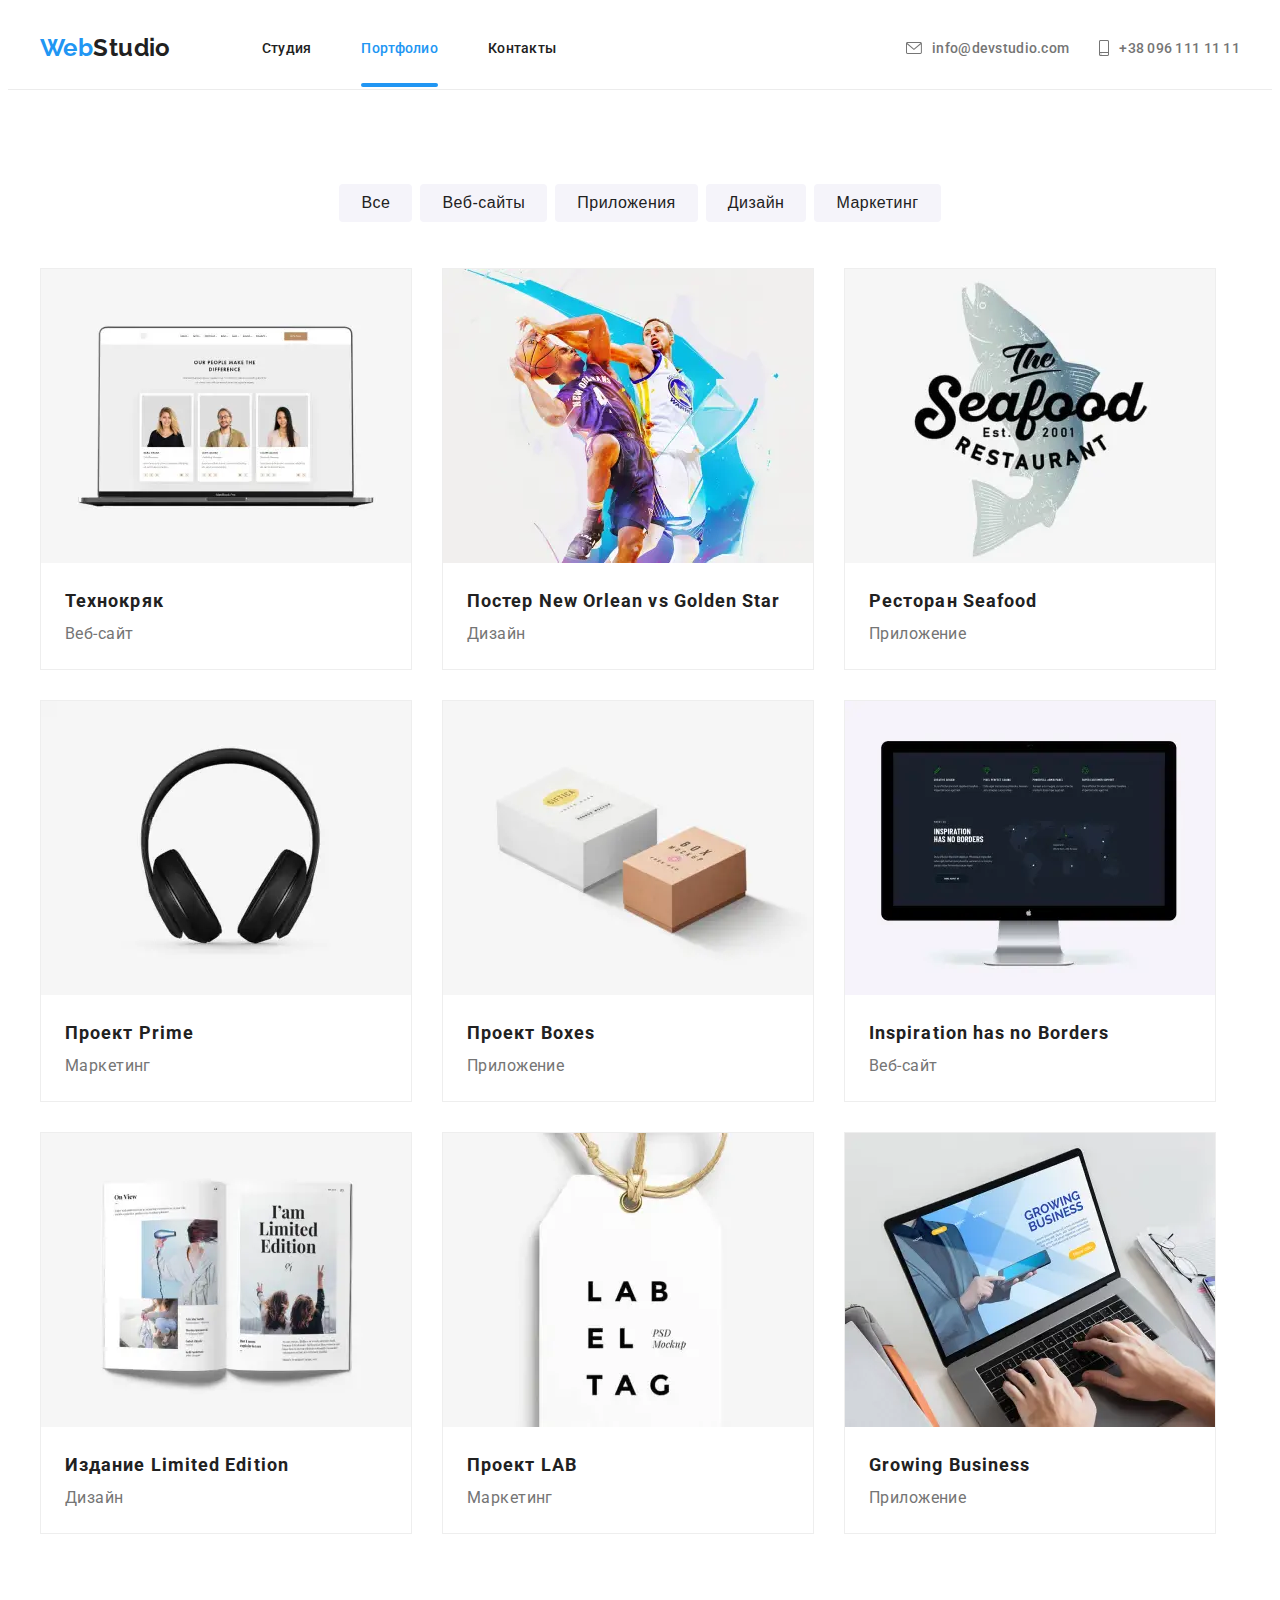
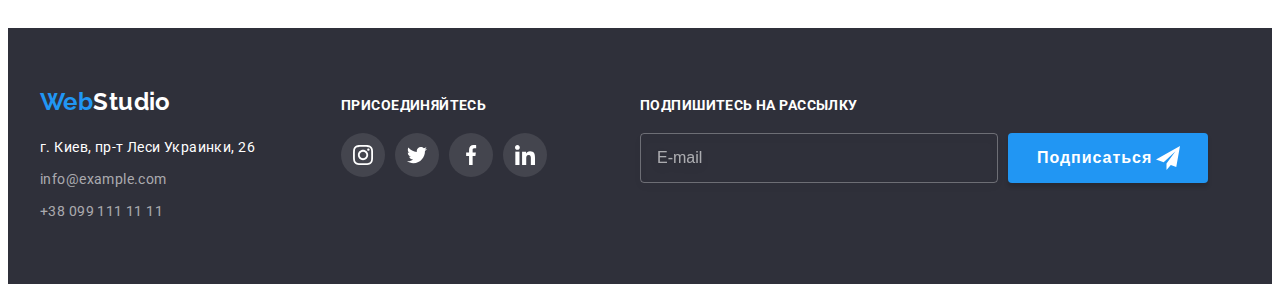
==== commit c1d72cc4: "Исправляет ошибки" ====
--- a/portfolio.html
+++ b/portfolio.html
@@ -62,37 +62,39 @@
                 </button>
                 <ul class="mobile-nav-list">
                     <li class="mobile-nav-list-item">
-                        <a class="mobile-nav-link current" href="./index.html">Студия</a>
+                        <a class="mobile-nav-link" href="./index.html">Студия</a>
                     </li>
                     <li class="mobile-nav-list-item">
-                        <a class="mobile-nav-link" href="./portfolio.html">Портфолио</a>
+                        <a class="mobile-nav-link current" href="./portfolio.html">Портфолио</a>
                     </li>
                     <li class="mobile-nav-list-item">
                         <a class="mobile-nav-link" href="#">Контакты</a>
                     </li>
                 </ul>
-                <ul class="mobile-address-list">
-                    <li class="mobile-address-list-item">
-                        <a class="mobile-tel-link" href="tel:+380961111111">+38 096 111 11 11</a>
-                    </li>
-                    <li class="mobile-address-list-item">
-                        <a class="mobile-mail-link" href="mailto:info@devstudio.com">info@devstudio.com</a>
-                    </li>
-                </ul>
-                <ul class="mobile-menu-social-list">
-                    <li class="mobile-menu-social-list-item">
-                        <a href="" class="mobile-menu-social-link">Instagram</a>
-                    </li>
-                    <li class="mobile-menu-social-list-item">
-                        <a href="" class="mobile-menu-social-link">Twitter</a>
-                    </li>
-                    <li class="mobile-menu-social-list-item">
-                        <a href="" class="mobile-menu-social-link">Facebook</a>
-                    </li>
-                    <li class="mobile-menu-social-list-item">
-                        <a href="" class="mobile-menu-social-link">LinkedIn</a>
-                    </li>
-                </ul>
+                <div class="mobile-menu-bottom">
+                    <ul class="mobile-address-list">
+                        <li class="mobile-address-list-item">
+                            <a class="mobile-tel-link" href="tel:+380961111111">+38 096 111 11 11</a>
+                        </li>
+                        <li class="mobile-address-list-item">
+                            <a class="mobile-mail-link" href="mailto:info@devstudio.com">info@devstudio.com</a>
+                        </li>
+                    </ul>
+                    <ul class="mobile-menu-social-list">
+                        <li class="mobile-menu-social-list-item">
+                            <a href="" class="mobile-menu-social-link">Instagram</a>
+                        </li>
+                        <li class="mobile-menu-social-list-item">
+                            <a href="" class="mobile-menu-social-link">Twitter</a>
+                        </li>
+                        <li class="mobile-menu-social-list-item">
+                            <a href="" class="mobile-menu-social-link">Facebook</a>
+                        </li>
+                        <li class="mobile-menu-social-list-item">
+                            <a href="" class="mobile-menu-social-link">LinkedIn</a>
+                        </li>
+                    </ul>
+                </div>                
             </div>
         </div>
     </header>
--- a/css/main.min.css
+++ b/css/main.min.css
@@ -1,2 +1,2 @@
-:root{--accent-color: #2196f3;--main-color: #757575;--secondary-color: #212121;--main-white-color: #ffffff;--secondary-white-color: rgba(255, 255, 255, 0.6);--dark-background-color: #2f303a;--light-background-color: #f5f4fa;--input-border-color: rgba(33, 33, 33, 0.2);--modal-message-placeholder-color: rgba(117, 117, 117, 0.5);--cubic: cubic-bezier(0.4, 0, 0.2, 1);--transition-duration: 250ms}.visually-hidden{position:absolute !important;clip:rect(1px 1px 1px 1px);clip:rect(1px, 1px, 1px, 1px);padding:0 !important;border:0 !important;height:1px !important;width:1px !important;overflow:hidden}body{font-family:'Roboto', sans-serif;font-size:14px;letter-spacing:0.03em;background-color:var(--main-white-color);color:var(--main-color)}h1,h2,h3,h4,h5,h6,ul,ol,p{margin:0;padding:0}a{text-decoration:none}ul,ol{list-style:none}img{display:block;max-width:100%;height:auto}nav{display:flex}.container{width:100%;padding:0 15px}.page-header .container{display:flex;align-items:center}@media screen and (max-width: 767px){.page-header .container{justify-content:space-between}}@media screen and (min-width: 480px){.container{width:480px;margin:0 auto}}@media screen and (min-width: 768px){.container{width:768px}}@media screen and (min-width: 1200px){.container{width:1200px}}.list{display:flex}.social-list-icon{width:20px;height:20px;fill:#afb1b8;transition:fill var(--transition-duration) var(--cubic)}.social-list-link:hover .social-list-icon,.social-list-link:focus .social-list-icon{fill:var(--main-white-color)}.social-list-link{display:flex;justify-content:center;align-items:center;width:44px;height:44px;border-radius:50%;transition:background-color var(--transition-duration) var(--cubic)}.social-list-link:hover,.social-list-link:focus{background-color:var(--accent-color)}.logo{font-family:'Raleway', sans-serif;font-weight:700;font-size:24px;line-height:1.167;color:var(--secondary-color)}@media screen and (min-width: 768px){.logo{margin-right:88px}}@media screen and (min-width: 1200px){.logo{margin-right:91px;line-height:1.192}}.logo-accent{color:var(--accent-color)}.page-header{padding-top:8px;padding-bottom:8px}.portfolio-header{border-bottom:1px solid #ececec}@media screen and (max-width: 767px){.nav-list{display:none}.page-header address{display:none}.address-list{display:none}.burger-btn,.mobile-close-button{background-color:transparent;border:none;padding:0}.burger-icon,.mobile-close-icon{width:40px;height:40px;transition:fill var(--transition-duration) var(--cubic)}.burger-btn:hover .burger-icon,.burger-btn:focus .burger-icon{fill:var(--accent-color)}.mobile-close-button:hover .mobile-close-icon,.mobile-close-button:focus .mobile-close-icon{fill:var(--accent-color)}.mobile-menu{position:absolute;width:100%;max-width:100vw;height:100vh;top:0;left:0;transform:translateX(-100%);padding:48px 40px;z-index:100;background-color:var(--main-white-color);transition:transform var(--transition-duration) var(--cubic),display var(--transition-duration) var(--cubic)}.mobile-menu.is-open{transform:translateX(0)}.mobile-close-button{position:absolute;top:10px;right:15px}.mobile-nav-list-item:not(:last-child){margin-bottom:32px}.mobile-nav-list-item:last-child{margin-bottom:302px}.mobile-nav-link{font-weight:500;font-size:40px;line-height:1.175;text-align:center;letter-spacing:0.02em;color:var(--secondary-color)}.current{color:var(--accent-color)}.mobile-address-list-item:first-child{margin-bottom:32px}.mobile-address-list-item:last-child{margin-bottom:64px}.mobile-tel-link{font-weight:500;font-size:34px;line-height:1.176;letter-spacing:0.02em;color:var(--accent-color)}.mobile-mail-link{font-weight:500;font-size:24px;line-height:1.167;letter-spacing:0.02em;color:var(--main-color)}.mobile-menu-social-list{display:flex;align-items:center}.mobile-menu-social-list-item:not(:last-child):after{content:'';height:22px;border:1px solid rgba(33,33,33,0.2);margin-left:10px;margin-right:10px}.mobile-menu-social-link{font-weight:500;font-size:18px;line-height:1.122;letter-spacing:0.02em;color:var(--accent-color)}}@media screen and (max-width: 479px){.mobile-menu{padding-left:calc((100% - 240px) / 2)}.mobile-nav-list-item:not(:last-child){margin-bottom:25px}.mobile-nav-list-item:last-child{margin-bottom:200px}.mobile-nav-link{font-size:24px;line-height:1.175}.mobile-tel-link{font-size:22px;line-height:1.176}.mobile-mail-link{font-size:14px;line-height:1.167}.mobile-menu-social-link{font-size:12px;line-height:1.122}.mobile-menu-social-list-item:not(:last-child):after{margin-left:8px;margin-right:8px}}@media screen and (min-width: 768px){.page-header{padding-top:19px;padding-bottom:19px}.burger-btn{display:none}.mobile-menu{display:none}.nav-list{display:flex;align-items:center}.nav-list-item:not(:last-child){margin-right:50px}.nav-link{padding-top:32px;padding-bottom:31px;font-weight:500;font-size:14px;line-height:1.143;letter-spacing:0.02em;color:var(--secondary-color)}.nav-link.current{color:var(--accent-color);position:relative}.nav-link.current::after{content:'';position:absolute;bottom:0;left:0;width:100%;height:4px;background-color:var(--accent-color);border-radius:2px}header address{margin-left:auto}.address-list{display:flex;flex-direction:column}.address-list-item:not(:last-child){margin-bottom:10px}.address-link-logo{margin-right:8px;fill:currentColor}.address-link-logo.mail{width:14px;height:10px}.address-link-logo.phone{width:10px;height:14px}.address-link.nav-link{display:flex;align-items:center;padding:0;font-style:normal;color:var(--main-color)}}@media screen and (min-width: 1200px){.page-header{padding-top:26px;padding-bottom:26px}.nav-list-item:not(:last-child){margin-right:50px}.nav-link{transition:color var(--transition-duration) var(--cubic)}.nav-link:hover,.nav-link:focus,.nav-link.address-link:hover,.nav-link.address-link:focus{color:var(--accent-color)}.address-list{flex-direction:row;align-items:center}.address-list-item:not(:last-child){margin-right:30px;margin-bottom:0}.nav-link.address-link{justify-content:center;align-items:center;font-style:normal;color:var(--main-color)}.address-link-logo{margin-right:10px}.nav-link.address-link:hover .address-link-logo,.nav-link.address-link:focus .address-link-logo{fill:currentColor}.address-link-logo.mail{width:16px;height:12px}.address-link-logo.phone{width:10px;height:16px}}.hero{max-width:480px;height:400px;margin:0 auto;padding-top:118px;padding-bottom:118px;text-align:center;background-image:linear-gradient(rgba(47,48,58,0.4), rgba(47,48,58,0.4)),url("../images/hero/hero-mobile-bg.jpg");background-color:var(--dark-background-color)}.main-title{font-weight:900;font-size:26px;line-height:1.615;text-align:center;letter-spacing:0.06em;text-transform:uppercase;color:var(--main-white-color);margin-bottom:30px}.hero-button{min-width:200px;min-height:50px;border:1px solid transparent;outline:none;border-radius:4px;padding:9px 30px;font-weight:700;font-size:16px;line-height:1.875;letter-spacing:0.06em;cursor:pointer;background-color:var(--accent-color);color:var(--main-white-color);box-shadow:0px 4px 4px rgba(0,0,0,0.25)}@media screen and (min-device-pixel-ratio: 2) and (min-width: 320px), screen and (min-resolution: 192dpi) and (min-width: 320px), screen and (min-resolution: 2dppx) and (min-width: 320px){.hero{background-image:linear-gradient(rgba(47,48,58,0.4), rgba(47,48,58,0.4)),url("../images/hero/hero-mobile-bg@2x.jpg");background-size:cover}}@media screen and (min-width: 768px){.hero{max-width:768px;background-image:linear-gradient(rgba(47,48,58,0.4), rgba(47,48,58,0.4)),url("../images/hero/hero-tablet-bg.jpg")}}@media screen and (min-device-pixel-ratio: 2) and (min-width: 768px), screen and (min-resolution: 192dpi) and (min-width: 768px), screen and (min-resolution: 2dppx) and (min-width: 768px){.hero{background-image:linear-gradient(rgba(47,48,58,0.4), rgba(47,48,58,0.4)),url("../images/hero/hero-tablet-bg@2x.jpg");background-size:contain}}@media screen and (min-width: 1200px){.hero{max-width:1600px;height:600px;padding-top:200px;padding-bottom:200px;background-image:linear-gradient(rgba(47,48,58,0.4), rgba(47,48,58,0.4)),url("../images/hero/hero-desktop-bg.jpg")}}@media screen and (min-device-pixel-ratio: 2) and (min-width: 1200px), screen and (min-resolution: 192dpi) and (min-width: 1200px), screen and (min-resolution: 2dppx) and (min-width: 1200px){.hero{background-image:linear-gradient(rgba(47,48,58,0.4), rgba(47,48,58,0.4)),url("../images/hero/hero-desktop-bg@2x.jpg");background-size:cover}}.about-us{padding-top:60px;padding-bottom:60px}@media screen and (min-width: 1200px){.about-us{padding-top:94px;padding-bottom:47px}}.advantages-list-item{max-width:450px}.advantages-list-item:not(:last-child){margin-bottom:30px}.advantages-logo-container{display:flex;justify-content:center;align-items:center;max-width:450px;margin-bottom:30px;height:120px;border-radius:4px;background-color:var(--light-background-color)}.advantages-list-img{width:70px;height:70px}.advantages-title{margin-bottom:10px;text-align:center;font-weight:700;font-size:inherit;line-height:1.143;text-transform:uppercase;color:var(--secondary-color)}.advantages-text{font-weight:400;font-size:14px;line-height:1.714}@media screen and (min-width: 768px){.advantages-list{display:flex;flex-wrap:wrap;margin:-15px}.advantages-list-item{max-width:354px;margin:15px}.advantages-logo-container{width:354px}.advantages-title{text-align:left}}@media screen and (min-width: 1200px){.advantages-list-item{max-width:270px}.advantages-list-item:not(:last-child){margin-bottom:15px}.advantages-logo-container{width:270px}}.about-us.what-we-do{display:none}@media screen and (min-width: 1200px){.about-us.what-we-do{display:block;padding-top:47px;padding-bottom:94px}.work-title{margin-bottom:50px;font-weight:700;font-size:36px;line-height:1.167;text-align:center;color:var(--secondary-color)}.work-list{margin:-15px}.work-list-item{margin:15px}.work-img-thumb{position:relative}.work-img-text{position:absolute;bottom:0;left:0;display:flex;justify-content:center;align-items:center;width:100%;height:70px;font-weight:700;font-size:14px;line-height:1.143;text-align:center;text-transform:uppercase;color:var(--main-white-color);background-color:rgba(47,48,58,0.8)}}.team{padding-top:60px;padding-bottom:60px;text-align:center;background-color:var(--light-background-color)}.team-title{margin-bottom:30px;font-weight:700;font-size:28px;line-height:1.179;color:var(--secondary-color)}.team-list-item{background-color:var(--main-white-color);box-shadow:0px 1px 3px rgba(0,0,0,0.12),0px 1px 1px rgba(0,0,0,0.14),0px 2px 1px rgba(0,0,0,0.2);border-radius:0px 0px 4px 4px}.card-description{padding-top:30px;padding-bottom:24px;padding-right:122px;padding-left:122px}.employee-name{margin-bottom:10px;font-weight:500;font-size:16px;line-height:1.188;color:var(--secondary-color)}.employee-position{padding-bottom:16px;font-weight:400;font-size:16px;line-height:1.188;color:var(--main-color)}.social-list{display:flex;justify-content:space-between}@media screen and (max-width: 767px){.team-list-item:not(:last-child){margin-bottom:30px}}@media screen and (max-width: 450px){.card-description{padding-right:20%;padding-left:20%}}@media screen and (min-width: 768px){.team-list{display:flex;flex-wrap:wrap;margin:-15px}.team-list-item{margin:15px}.card-description{padding-left:74px;padding-right:74px}}@media screen and (min-width: 1200px){.team-title{margin-bottom:50px}.team-list{margin:0}.team-list-item{margin:0}.team-list-item:not(:last-child){margin-right:30px}.card-description{padding-left:32px;padding-right:32px;padding-bottom:30px}}.clients{padding-top:60px;padding-bottom:60px;text-align:center}.clients-title{margin-bottom:30px;font-weight:700;font-size:28px;line-height:1.179;color:var(--secondary-color)}.clients-list{display:flex;flex-wrap:wrap;justify-content:space-between}.clients-list-item{margin-bottom:30px}.clients-list-link{display:flex;justify-content:center;align-items:center;width:210px;height:90px;color:#afb1b8;border:1px solid #afb1b8;border-radius:4px;transition:border-color var(--transition-duration) var(--cubic)}.clients-list-link:hover,.clients-list-link:focus{border-color:var(--accent-color);color:var(--accent-color)}.clients-list-logo{fill:currentColor;transition:color var(--transition-duration) var(--cubic)}.clients-list-item:nth-child(1) .clients-list-logo{width:44px;height:49px}.clients-list-item:nth-child(2) .clients-list-logo{width:40px;height:52px}.clients-list-item:nth-child(3) .clients-list-logo{width:41px;height:43px}.clients-list-item:nth-child(4) .clients-list-logo{width:80px;height:42px}.clients-list-item:nth-child(5) .clients-list-logo{width:59px;height:47px}.clients-list-item:nth-child(6) .clients-list-logo{width:88px;height:45px}@media screen and (min-width: 460px) and (max-width: 1199px){.clients-list-item:nth-last-child(-n+3){margin-bottom:0}}@media screen and (min-width: 460px) and (max-width: 767px){.clients-list-item:nth-last-child(-n+2){margin-bottom:0}}@media screen and (min-width: 768px){.clients-list-link{width:226px}}@media screen and (max-width: 459px){.clients-list{display:block}.clients-list-item:last-child{margin-bottom:0}.clients-list-link{width:100%}}@media screen and (min-width: 1200px){.clients{padding-top:94px;padding-bottom:94px}.clients-title{margin-bottom:50px;font-size:36px;line-height:1.667}.clients-list-item{margin-bottom:0}.clients-list-link{width:170px}}.footer{padding-top:60px;padding-bottom:60px;background-color:var(--dark-background-color);text-align:center}.logo.footer-logo{display:inline-block;color:var(--main-white-color);margin-bottom:20px}.footer-list-item:not(:last-child){margin-bottom:8px}.footer-list-item:last-child{margin-bottom:60px}.adress,.footer-link{font-style:normal;font-weight:400;font-size:14px;line-height:1.714;transition:color var(--transition-duration) var(--cubic)}.adress:hover,.adress:focus,.footer-link:hover,.footer-link:focus{color:var(--accent-color)}.adress{color:var(--main-white-color)}.footer-link{color:var(--secondary-white-color)}.footer-text{margin-bottom:20px;font-weight:700;font-size:14px;line-height:1.143;text-transform:uppercase;color:var(--main-white-color)}.footer-center-list{justify-content:center;margin-bottom:60px}.footer-center-list-item:not(:last-child){margin-right:10px}.footer-center-link{background-color:rgba(255,255,255,0.1);color:var(--main-white-color)}.footer-center-icon{fill:currentColor}.footer-input{margin-bottom:20px;padding:15px 16px;width:100%;height:50px;border:1px solid rgba(255,255,255,0.3);box-sizing:border-box;filter:drop-shadow(0px 4px 4px rgba(0,0,0,0.15));border-radius:4px;background:transparent;font-weight:400;font-size:16px;line-height:1.25;color:rgba(255,255,255,0.6)}.footer-input::placeholder{color:rgba(255,255,255,0.6)}.footer-button{display:flex;align-items:center;justify-content:space-between;width:200px;height:50px;margin:0 auto;padding:10px 28px 10px 29px;font-weight:700;font-size:16px;line-height:1.875;text-align:center;letter-spacing:0.06em;color:var(--main-white-color);background-color:var(--accent-color);box-shadow:0px 4px 4px rgba(0,0,0,0.15);border:none;border-radius:4px;cursor:pointer}.footer-button-icon{width:24px;height:24px}@media screen and (min-width: 768px){.basement{display:flex;align-items:baseline;flex-wrap:wrap}.footer-logo{margin-right:0}.footer-left-side{margin-left:76px;margin-right:165px}.footer-right-side{margin-left:166px}.footer-input{width:450px}}@media screen and (min-width: 1200px){.footer-left-side{width:231px;margin-right:70px;margin-left:0}.footer-list-item:last-child{margin-bottom:0}.footer-center{margin-right:93px}.footer-center-list{margin-bottom:0}.footer-right-side{margin-left:0;text-align:left}.footer-form{display:flex;align-items:center}.footer-input{width:358px;margin-bottom:0;margin-right:10px}.footer-button{margin:0}}.buttons-list{display:flex;flex-wrap:wrap;justify-content:left;margin-bottom:46px}.buttons-list-item:not(:last-child){margin-right:8px}@media screen and (max-width: 767px){.buttons-list-item:not(:last-child){margin-bottom:15px}}@media screen and (min-width: 768px){.buttons-list{justify-content:center}}.gallery-button{border:none;border-radius:4px;padding:6px 22px;letter-spacing:0.03em;cursor:pointer;font-weight:500;font-size:16px;line-height:1.625;color:var(--secondary-color);background-color:var(--light-background-color);transition:color var(--transition-duration) var(--cubic),background-color var(--transition-duration) var(--cubic),box-shadow var(--transition-duration) var(--cubic)}.gallery-button:hover,.gallery-button:focus{color:var(--main-white-color);background-color:var(--accent-color);box-shadow:0px 3px 1px rgba(0,0,0,0.1),0px 1px 2px rgba(0,0,0,0.08),0px 2px 2px rgba(0,0,0,0.12)}.gallery{padding-top:60px;padding-bottom:60px}.gallery-list-item{width:100%;border:1px solid #eeeeee}.gallery-list-link{display:block;color:inherit;transition:box-shadow var(--transition-duration) var(--cubic)}.gallery-list-link:hover,.gallery-list-link:focus{box-shadow:0px 1px 1px rgba(0,0,0,0.12),0px 4px 4px rgba(0,0,0,0.06),1px 4px 6px rgba(0,0,0,0.16)}.gallery-list-img-wrapper{position:relative;overflow:hidden}.overlay{position:absolute;top:0;left:0;width:100%;height:100%;padding-top:63px;padding-left:24px;padding-right:24px;padding-bottom:63px;color:var(--main-white-color);background-color:rgba(33,150,243,0.9);font-weight:400;font-size:18px;line-height:1.556;transform:translateY(101%);transition:transform var(--transition-duration) var(--cubic)}.gallery-list-link:hover .overlay,.gallery-list-link:focus .overlay{transform:translateY(0)}.gallery-card-description{padding-top:20px;padding-bottom:20px;padding-left:24px;padding-right:24px}.gallery-title{font-weight:700;font-size:18px;line-height:2;letter-spacing:0.06em;color:var(--secondary-color)}.gallery-description{font-weight:400;font-size:16px;line-height:1.875}@media screen and (max-width: 767px){.gallery-list-item:not(:last-child){margin-bottom:30px}}@media screen and (max-width: 479px){.gallery{padding-top:40px;padding-bottom:40px}.overlay{overflow:scroll}}@media screen and (min-width: 768px){.gallery-list{display:flex;flex-wrap:wrap;margin:-15px}.gallery-list-item{width:354px;margin:15px}}@media screen and (min-width: 1200px){.gallery{padding-top:94px;padding-bottom:94px}.gallery-list-item{width:370px}}.backdrop{position:fixed;top:0;left:0;width:100%;height:100%;background-color:rgba(0,0,0,0.2);opacity:1;visibility:visible;transition:opacity var(--transition-duration) var(--cubic),visibility var(--transition-duration) var(--cubic)}.backdrop.is-hidden{opacity:0;visibility:hidden;pointer-events:none}.modal{position:absolute;left:50%;top:50%;transform:translate(-50%, -50%) scale(1);transition:transform var(--transition-duration) var(--cubic);width:450px;height:609px;padding:40px;background-color:var(--main-white-color);box-shadow:0px 1px 3px rgba(0,0,0,0.12),0px 1px 1px rgba(0,0,0,0.14),0px 2px 1px rgba(0,0,0,0.2);border-radius:4px}.backdrop.is-hidden .modal{transform:translate(-50%, -50%) scale(1.1)}.modal-close-button{display:flex;padding:0;justify-content:center;align-items:center;position:absolute;top:8px;right:8px;width:30px;height:30px;background:transparent;border-radius:50%;border:1px solid rgba(0,0,0,0.1);cursor:pointer}.modal-close-icon{width:18px;height:18px;fill:#000000;transition:fill var(--transition-duration) var(--cubic)}.modal-close-button:hover .modal-close-icon,.modal-close-button:focus .modal-close-icon{fill:var(--accent-color)}.modal-form-text{margin-bottom:12px;font-weight:700;font-size:20px;line-height:1.5;text-align:center;color:var(--secondary-color)}.modal-form{display:flex;flex-direction:column}.modal-form-label{margin-bottom:4px;font-weight:400;font-size:12px;line-height:1.167;letter-spacing:0.01em;color:var(--main-color)}.modal-form-label:not(:first-child){margin-top:10px}.modal-input-wrapper{position:relative}.modal-input-icon{position:absolute;top:50%;left:12px;transform:translateY(-50%);width:18px;height:18px;transition:fill var(--transition-duration) var(--cubic)}.modal-form-input:focus+.modal-input-icon{fill:var(--accent-color)}.modal-form-message,.modal-form-input{display:block;width:100%;border:1px solid var(--input-border-color);border-radius:4px}.modal-form-input{height:40px;padding-left:42px;transition:border-color var(--transition-duration) var(--cubic)}.modal-form-input:focus{outline:none;border-color:var(--accent-color)}.modal-form-message{height:120px;padding:12px 16px;margin-bottom:20px;font-size:14px;line-height:1.143;letter-spacing:0.01em;resize:none;transition:border-color var(--transition-duration) var(--cubic)}.modal-form-message:focus{outline:none;border-color:var(--accent-color)}.modal-form-message::placeholder{color:var(--modal-message-placeholder-color)}.modal-form-policy-label{display:flex;align-items:center;flex-wrap:wrap;margin-bottom:30px;font-size:12px;line-height:1.167;letter-spacing:0.029em;justify-content:center}.modal-form-policy-label::before{content:'';width:16px;height:15px;border:2px solid var(--secondary-color);border-radius:2px;margin-right:8px;transition:border-color var(--transition-duration) var(--cubic)}.modal-form-policy:focus+.modal-form-policy-label::before{border-color:var(--accent-color)}.modal-form-policy:checked+.modal-form-policy-label::before{background-image:url(../images/check.svg);border:none}.policy-link{text-decoration:underline;color:var(--accent-color)}.modal-form-button{min-width:200px;padding:10px 55px;font-weight:700;font-size:16px;line-height:1.87;letter-spacing:0.06em;color:var(--main-white-color);align-self:center;background-color:var(--accent-color);box-shadow:0px 4px 4px rgba(0,0,0,0.15);border-radius:4px;border:none;cursor:pointer;transition:background-color var(--transition-duration) var(--cubic)}.modal-form-button:hover,.modal-form-button:focus{background-color:#188ce8}@media screen and (max-width: 479px){.modal{width:94%;height:95%;padding:40px 20px 20px 20px;overflow:scroll}.modal-form-message{height:60px}}@media screen and (min-width: 1200px){.modal{width:528px;height:581px}.modal-form-text{line-height:1.15}}
+:root{--accent-color: #2196f3;--main-color: #757575;--secondary-color: #212121;--main-white-color: #ffffff;--secondary-white-color: rgba(255, 255, 255, 0.6);--dark-background-color: #2f303a;--light-background-color: #f5f4fa;--input-border-color: rgba(33, 33, 33, 0.2);--modal-message-placeholder-color: rgba(117, 117, 117, 0.5);--cubic: cubic-bezier(0.4, 0, 0.2, 1);--transition-duration: 250ms}.visually-hidden{position:absolute !important;clip:rect(1px 1px 1px 1px);clip:rect(1px, 1px, 1px, 1px);padding:0 !important;border:0 !important;height:1px !important;width:1px !important;overflow:hidden}body{font-family:'Roboto', sans-serif;font-size:14px;letter-spacing:0.03em;background-color:var(--main-white-color);color:var(--main-color)}h1,h2,h3,h4,h5,h6,ul,ol,p{margin:0;padding:0}a{text-decoration:none}ul,ol{list-style:none}img{display:block;max-width:100%;height:auto}nav{display:flex}.container{width:100%;padding:0 15px}.page-header .container{display:flex;align-items:center}@media screen and (max-width: 767px){.page-header .container{justify-content:space-between}}@media screen and (min-width: 480px){.container{width:480px;margin:0 auto}}@media screen and (min-width: 768px){.container{width:768px}}@media screen and (min-width: 1200px){.container{width:1200px}}.list{display:flex}.social-list-icon{width:20px;height:20px;fill:#afb1b8;transition:fill var(--transition-duration) var(--cubic)}.social-list-link:hover .social-list-icon,.social-list-link:focus .social-list-icon{fill:var(--main-white-color)}.social-list-link{display:flex;justify-content:center;align-items:center;width:44px;height:44px;border-radius:50%;transition:background-color var(--transition-duration) var(--cubic)}.social-list-link:hover,.social-list-link:focus{background-color:var(--accent-color)}.logo{font-family:'Raleway', sans-serif;font-weight:700;font-size:24px;line-height:1.167;color:var(--secondary-color)}@media screen and (min-width: 768px){.logo{margin-right:88px}}@media screen and (min-width: 1200px){.logo{margin-right:91px;line-height:1.192}}.logo-accent{color:var(--accent-color)}.page-header{padding-top:8px;padding-bottom:8px}.portfolio-header{border-bottom:1px solid #ececec}@media screen and (max-width: 767px){.nav-list{display:none}.page-header address{display:none}.address-list{display:none}.burger-btn,.mobile-close-button{background-color:transparent;border:none;padding:0}.burger-icon,.mobile-close-icon{width:40px;height:40px;transition:fill var(--transition-duration) var(--cubic)}.burger-btn:hover .burger-icon,.burger-btn:focus .burger-icon{fill:var(--accent-color)}.mobile-close-button:hover .mobile-close-icon,.mobile-close-button:focus .mobile-close-icon{fill:var(--accent-color)}.mobile-menu{position:fixed;width:100%;max-width:100vw;height:100vh;top:0;left:0;transform:translateX(-100%);padding:48px 40px;z-index:100;background-color:var(--main-white-color);transition:transform var(--transition-duration) var(--cubic),display var(--transition-duration) var(--cubic)}.mobile-menu.is-open{transform:translateX(0)}.mobile-close-button{position:absolute;top:10px;right:15px}.mobile-nav-list-item:not(:last-child){margin-bottom:32px}.mobile-nav-link{font-weight:500;font-size:40px;line-height:1.175;text-align:center;letter-spacing:0.02em;color:var(--secondary-color)}.current{color:var(--accent-color)}.mobile-menu-bottom{margin-top:auto}.mobile-address-list-item:first-child{margin-bottom:32px}.mobile-address-list-item:last-child{margin-bottom:64px}.mobile-tel-link{font-weight:500;font-size:34px;line-height:1.176;letter-spacing:0.02em;color:var(--accent-color)}.mobile-mail-link{font-weight:500;font-size:24px;line-height:1.167;letter-spacing:0.02em;color:var(--main-color)}.mobile-menu-social-list{display:flex;align-items:center}.mobile-menu-social-list-item:not(:last-child):after{content:'';height:22px;border:1px solid rgba(33,33,33,0.2);margin-left:10px;margin-right:10px}.mobile-menu-social-link{font-weight:500;font-size:18px;line-height:1.122;letter-spacing:0.02em;color:var(--accent-color)}}@media screen and (max-width: 479px){.mobile-menu{padding-left:calc((100% - 240px) / 2)}.mobile-nav-list-item:not(:last-child){margin-bottom:25px}.mobile-nav-list-item:last-child{margin-bottom:200px}.mobile-nav-link{font-size:24px;line-height:1.175}.mobile-tel-link{font-size:22px;line-height:1.176}.mobile-mail-link{font-size:14px;line-height:1.167}.mobile-menu-social-link{font-size:12px;line-height:1.122}.mobile-menu-social-list-item:not(:last-child):after{margin-left:8px;margin-right:8px}}@media screen and (min-width: 768px){.page-header{padding-top:19px;padding-bottom:19px}.burger-btn{display:none}.mobile-menu{display:none}.nav-list{display:flex;align-items:center}.nav-list-item:not(:last-child){margin-right:50px}.nav-link{padding-top:32px;padding-bottom:31px;font-weight:500;font-size:14px;line-height:1.143;letter-spacing:0.02em;color:var(--secondary-color)}.nav-link.current{color:var(--accent-color);position:relative}.nav-link.current::after{content:'';position:absolute;bottom:0;left:0;width:100%;height:4px;background-color:var(--accent-color);border-radius:2px}header address{margin-left:auto}.address-list{display:flex;flex-direction:column}.address-list-item:not(:last-child){margin-bottom:10px}.address-link-logo{margin-right:8px;fill:currentColor}.address-link-logo.mail{width:14px;height:10px}.address-link-logo.phone{width:10px;height:14px}.address-link.nav-link{display:flex;align-items:center;padding:0;font-style:normal;color:var(--main-color)}}@media screen and (min-width: 1200px){.page-header{padding-top:26px;padding-bottom:26px}.nav-list-item:not(:last-child){margin-right:50px}.nav-link{transition:color var(--transition-duration) var(--cubic)}.nav-link:hover,.nav-link:focus,.nav-link.address-link:hover,.nav-link.address-link:focus{color:var(--accent-color)}.address-list{flex-direction:row;align-items:center}.address-list-item:not(:last-child){margin-right:30px;margin-bottom:0}.nav-link.address-link{justify-content:center;align-items:center;font-style:normal;color:var(--main-color)}.address-link-logo{margin-right:10px}.nav-link.address-link:hover .address-link-logo,.nav-link.address-link:focus .address-link-logo{fill:currentColor}.address-link-logo.mail{width:16px;height:12px}.address-link-logo.phone{width:10px;height:16px}}.hero{max-width:480px;height:400px;margin:0 auto;padding-top:118px;padding-bottom:118px;text-align:center;background-image:linear-gradient(rgba(47,48,58,0.4), rgba(47,48,58,0.4)),url("../images/hero/hero-mobile-bg.jpg");background-color:var(--dark-background-color)}.main-title{font-weight:900;font-size:26px;line-height:1.615;text-align:center;letter-spacing:0.06em;text-transform:uppercase;color:var(--main-white-color);margin-bottom:30px}.hero-button{min-width:200px;min-height:50px;border:1px solid transparent;outline:none;border-radius:4px;padding:9px 30px;font-weight:700;font-size:16px;line-height:1.875;letter-spacing:0.06em;cursor:pointer;background-color:var(--accent-color);color:var(--main-white-color);box-shadow:0px 4px 4px rgba(0,0,0,0.25)}@media screen and (min-device-pixel-ratio: 2) and (min-width: 320px), screen and (min-resolution: 192dpi) and (min-width: 320px), screen and (min-resolution: 2dppx) and (min-width: 320px){.hero{background-image:linear-gradient(rgba(47,48,58,0.4), rgba(47,48,58,0.4)),url("../images/hero/hero-mobile-bg@2x.jpg");background-size:cover}}@media screen and (min-width: 768px){.hero{max-width:768px;background-image:linear-gradient(rgba(47,48,58,0.4), rgba(47,48,58,0.4)),url("../images/hero/hero-tablet-bg.jpg")}}@media screen and (min-device-pixel-ratio: 2) and (min-width: 768px), screen and (min-resolution: 192dpi) and (min-width: 768px), screen and (min-resolution: 2dppx) and (min-width: 768px){.hero{background-image:linear-gradient(rgba(47,48,58,0.4), rgba(47,48,58,0.4)),url("../images/hero/hero-tablet-bg@2x.jpg");background-size:contain}}@media screen and (min-width: 1200px){.hero{max-width:1600px;height:600px;padding-top:200px;padding-bottom:200px;background-image:linear-gradient(rgba(47,48,58,0.4), rgba(47,48,58,0.4)),url("../images/hero/hero-desktop-bg.jpg")}.main-title{font-size:44px;line-height:1.364}}@media screen and (min-device-pixel-ratio: 2) and (min-width: 1200px), screen and (min-resolution: 192dpi) and (min-width: 1200px), screen and (min-resolution: 2dppx) and (min-width: 1200px){.hero{background-image:linear-gradient(rgba(47,48,58,0.4), rgba(47,48,58,0.4)),url("../images/hero/hero-desktop-bg@2x.jpg");background-size:cover}}.about-us{padding-top:60px;padding-bottom:60px}@media screen and (min-width: 1200px){.about-us{padding-top:94px;padding-bottom:47px}}.advantages-list-item{max-width:450px}.advantages-list-item:not(:last-child){margin-bottom:30px}.advantages-logo-container{display:flex;justify-content:center;align-items:center;max-width:450px;margin-bottom:30px;height:120px;border-radius:4px;background-color:var(--light-background-color)}.advantages-list-img{width:70px;height:70px}.advantages-title{margin-bottom:10px;text-align:center;font-weight:700;font-size:inherit;line-height:1.143;text-transform:uppercase;color:var(--secondary-color)}.advantages-text{font-weight:400;font-size:14px;line-height:1.714}@media screen and (min-width: 768px){.advantages-list{display:flex;flex-wrap:wrap;margin:-15px}.advantages-list-item{max-width:354px;margin:15px}.advantages-logo-container{width:354px}.advantages-title{text-align:left}}@media screen and (min-width: 1200px){.advantages-list-item{max-width:270px}.advantages-list-item:not(:last-child){margin-bottom:15px}.advantages-logo-container{width:270px}}.about-us.what-we-do{display:none}@media screen and (min-width: 1200px){.about-us.what-we-do{display:block;padding-top:47px;padding-bottom:94px}.work-title{margin-bottom:50px;font-weight:700;font-size:36px;line-height:1.167;text-align:center;color:var(--secondary-color)}.work-list{margin:-15px}.work-list-item{margin:15px}.work-img-thumb{position:relative}.work-img-text{position:absolute;bottom:0;left:0;display:flex;justify-content:center;align-items:center;width:100%;height:70px;font-weight:700;font-size:14px;line-height:1.143;text-align:center;text-transform:uppercase;color:var(--main-white-color);background-color:rgba(47,48,58,0.8)}}.team{padding-top:60px;padding-bottom:60px;text-align:center;background-color:var(--light-background-color)}.team-title{margin-bottom:30px;font-weight:700;font-size:28px;line-height:1.179;color:var(--secondary-color)}.team-list-item{background-color:var(--main-white-color);box-shadow:0px 1px 3px rgba(0,0,0,0.12),0px 1px 1px rgba(0,0,0,0.14),0px 2px 1px rgba(0,0,0,0.2);border-radius:0px 0px 4px 4px}.card-description{padding-top:30px;padding-bottom:24px;padding-right:122px;padding-left:122px}.employee-name{margin-bottom:10px;font-weight:500;font-size:16px;line-height:1.188;color:var(--secondary-color)}.employee-position{padding-bottom:16px;font-weight:400;font-size:16px;line-height:1.188;color:var(--main-color)}.social-list{display:flex;justify-content:space-between}@media screen and (max-width: 767px){.team-list-item:not(:last-child){margin-bottom:30px}}@media screen and (max-width: 450px){.card-description{padding-right:20%;padding-left:20%}}@media screen and (min-width: 768px){.team-list{display:flex;flex-wrap:wrap;margin:-15px}.team-list-item{margin:15px}.card-description{padding-left:74px;padding-right:74px}}@media screen and (min-width: 1200px){.team{padding-top:94px;padding-bottom:94px}.team-title{margin-bottom:50px;font-size:36px;line-height:1.167}.team-list{margin:0}.team-list-item{margin:0}.team-list-item:not(:last-child){margin-right:30px}.card-description{padding-left:32px;padding-right:32px;padding-bottom:30px}}.clients{padding-top:60px;padding-bottom:60px;text-align:center}.clients-title{margin-bottom:30px;font-weight:700;font-size:28px;line-height:1.179;color:var(--secondary-color)}.clients-list{display:flex;flex-wrap:wrap;justify-content:space-between}.clients-list-item{margin-bottom:30px}.clients-list-link{display:flex;justify-content:center;align-items:center;width:210px;height:90px;color:#afb1b8;border:1px solid #afb1b8;border-radius:4px;transition:border-color var(--transition-duration) var(--cubic)}.clients-list-link:hover,.clients-list-link:focus{border-color:var(--accent-color);color:var(--accent-color)}.clients-list-logo{fill:currentColor;transition:color var(--transition-duration) var(--cubic)}.clients-list-item:nth-child(1) .clients-list-logo{width:44px;height:49px}.clients-list-item:nth-child(2) .clients-list-logo{width:40px;height:52px}.clients-list-item:nth-child(3) .clients-list-logo{width:41px;height:43px}.clients-list-item:nth-child(4) .clients-list-logo{width:80px;height:42px}.clients-list-item:nth-child(5) .clients-list-logo{width:59px;height:47px}.clients-list-item:nth-child(6) .clients-list-logo{width:88px;height:45px}@media screen and (min-width: 460px) and (max-width: 1199px){.clients-list-item:nth-last-child(-n+3){margin-bottom:0}}@media screen and (min-width: 460px) and (max-width: 767px){.clients-list-item:nth-last-child(-n+2){margin-bottom:0}}@media screen and (min-width: 768px){.clients-list-link{width:226px}}@media screen and (max-width: 459px){.clients-list{display:block}.clients-list-item:last-child{margin-bottom:0}.clients-list-link{width:100%}}@media screen and (min-width: 1200px){.clients{padding-top:94px;padding-bottom:94px}.clients-title{margin-bottom:50px;font-size:36px;line-height:1.667}.clients-list-item{margin-bottom:0}.clients-list-link{width:170px}}.footer{padding-top:60px;padding-bottom:60px;background-color:var(--dark-background-color);text-align:center}.logo.footer-logo{display:inline-block;color:var(--main-white-color);margin-bottom:20px}.footer-list-item:not(:last-child){margin-bottom:8px}.footer-list-item:last-child{margin-bottom:60px}.adress,.footer-link{font-style:normal;font-weight:400;font-size:14px;line-height:1.714;transition:color var(--transition-duration) var(--cubic)}.adress:hover,.adress:focus,.footer-link:hover,.footer-link:focus{color:var(--accent-color)}.adress{color:var(--main-white-color)}.footer-link{color:var(--secondary-white-color)}.footer-text{margin-bottom:20px;font-weight:700;font-size:14px;line-height:1.143;text-transform:uppercase;color:var(--main-white-color)}.footer-center-list{justify-content:center;margin-bottom:60px}.footer-center-list-item:not(:last-child){margin-right:10px}.footer-center-link{background-color:rgba(255,255,255,0.1);color:var(--main-white-color)}.footer-center-icon{fill:currentColor}.footer-input{margin-bottom:20px;padding:15px 16px;width:100%;height:50px;border:1px solid rgba(255,255,255,0.3);box-sizing:border-box;filter:drop-shadow(0px 4px 4px rgba(0,0,0,0.15));border-radius:4px;background:transparent;font-weight:400;font-size:16px;line-height:1.25;color:rgba(255,255,255,0.6)}.footer-input::placeholder{color:rgba(255,255,255,0.6)}.footer-button{display:flex;align-items:center;justify-content:space-between;width:200px;height:50px;margin:0 auto;padding:10px 28px 10px 29px;font-weight:700;font-size:16px;line-height:1.875;text-align:center;letter-spacing:0.06em;color:var(--main-white-color);background-color:var(--accent-color);box-shadow:0px 4px 4px rgba(0,0,0,0.15);border:none;border-radius:4px;cursor:pointer}.footer-button-icon{width:24px;height:24px}@media screen and (min-width: 768px){.basement{display:flex;align-items:baseline;flex-wrap:wrap}.footer-logo{margin-right:0}.footer-left-side{margin-left:76px;margin-right:165px}.footer-right-side{margin-left:166px}.footer-input{width:450px}}@media screen and (min-width: 1200px){.footer{text-align:left}.footer-left-side{width:231px;margin-right:70px;margin-left:0}.footer-list-item:last-child{margin-bottom:0}.footer-center{margin-right:93px}.footer-center-list{margin-bottom:0}.footer-right-side{margin-left:0}.footer-form{display:flex;align-items:center}.footer-input{width:358px;margin-bottom:0;margin-right:10px}.footer-button{margin:0}}.buttons-list{display:flex;flex-wrap:wrap;justify-content:left;margin-bottom:46px}.buttons-list-item:not(:last-child){margin-right:8px}@media screen and (max-width: 767px){.buttons-list-item:not(:last-child){margin-bottom:15px}}@media screen and (min-width: 768px){.buttons-list{justify-content:center}}.gallery-button{border:none;border-radius:4px;padding:6px 22px;letter-spacing:0.03em;cursor:pointer;font-weight:500;font-size:16px;line-height:1.625;color:var(--secondary-color);background-color:var(--light-background-color);transition:color var(--transition-duration) var(--cubic),background-color var(--transition-duration) var(--cubic),box-shadow var(--transition-duration) var(--cubic)}.gallery-button:hover,.gallery-button:focus{color:var(--main-white-color);background-color:var(--accent-color);box-shadow:0px 3px 1px rgba(0,0,0,0.1),0px 1px 2px rgba(0,0,0,0.08),0px 2px 2px rgba(0,0,0,0.12)}.gallery{padding-top:60px;padding-bottom:60px}.gallery-list-item{width:100%;border:1px solid #eeeeee}.gallery-list-link{display:block;color:inherit;transition:box-shadow var(--transition-duration) var(--cubic)}.gallery-list-link:hover,.gallery-list-link:focus{box-shadow:0px 1px 1px rgba(0,0,0,0.12),0px 4px 4px rgba(0,0,0,0.06),1px 4px 6px rgba(0,0,0,0.16)}.gallery-list-img-wrapper{position:relative;overflow:hidden}.overlay{position:absolute;top:0;left:0;width:100%;height:100%;padding-top:63px;padding-left:24px;padding-right:24px;padding-bottom:63px;color:var(--main-white-color);background-color:rgba(33,150,243,0.9);font-weight:400;font-size:18px;line-height:1.556;transform:translateY(101%);transition:transform var(--transition-duration) var(--cubic)}.gallery-list-link:hover .overlay,.gallery-list-link:focus .overlay{transform:translateY(0)}.gallery-card-description{padding-top:20px;padding-bottom:20px;padding-left:24px;padding-right:24px}.gallery-title{font-weight:700;font-size:18px;line-height:2;letter-spacing:0.06em;color:var(--secondary-color)}.gallery-description{font-weight:400;font-size:16px;line-height:1.875}@media screen and (max-width: 767px){.gallery-list-item:not(:last-child){margin-bottom:30px}}@media screen and (max-width: 479px){.gallery{padding-top:40px;padding-bottom:40px}.overlay{overflow:scroll}}@media screen and (min-width: 768px){.gallery-list{display:flex;flex-wrap:wrap;margin:-15px}.gallery-list-item{width:354px;margin:15px}}@media screen and (min-width: 1200px){.gallery{padding-top:94px;padding-bottom:94px}.gallery-list-item{width:370px}}.backdrop{position:fixed;top:0;left:0;width:100%;height:100%;background-color:rgba(0,0,0,0.2);opacity:1;visibility:visible;transition:opacity var(--transition-duration) var(--cubic),visibility var(--transition-duration) var(--cubic)}.backdrop.is-hidden{opacity:0;visibility:hidden;pointer-events:none}.modal{position:absolute;left:50%;top:50%;transform:translate(-50%, -50%) scale(1);transition:transform var(--transition-duration) var(--cubic);width:450px;height:609px;padding:40px;background-color:var(--main-white-color);box-shadow:0px 1px 3px rgba(0,0,0,0.12),0px 1px 1px rgba(0,0,0,0.14),0px 2px 1px rgba(0,0,0,0.2);border-radius:4px}.backdrop.is-hidden .modal{transform:translate(-50%, -50%) scale(1.1)}.modal-close-button{display:flex;padding:0;justify-content:center;align-items:center;position:absolute;top:8px;right:8px;width:30px;height:30px;background:transparent;border-radius:50%;border:1px solid rgba(0,0,0,0.1);cursor:pointer}.modal-close-icon{width:18px;height:18px;fill:#000000;transition:fill var(--transition-duration) var(--cubic)}.modal-close-button:hover .modal-close-icon,.modal-close-button:focus .modal-close-icon{fill:var(--accent-color)}.modal-form-text{margin-bottom:12px;font-weight:700;font-size:20px;line-height:1.5;text-align:center;color:var(--secondary-color)}.modal-form{display:flex;flex-direction:column}.modal-form-label{margin-bottom:4px;font-weight:400;font-size:12px;line-height:1.167;letter-spacing:0.01em;color:var(--main-color)}.modal-form-label:not(:first-child){margin-top:10px}.modal-input-wrapper{position:relative}.modal-input-icon{position:absolute;top:50%;left:12px;transform:translateY(-50%);width:18px;height:18px;transition:fill var(--transition-duration) var(--cubic)}.modal-form-input:focus+.modal-input-icon{fill:var(--accent-color)}.modal-form-message,.modal-form-input{display:block;width:100%;border:1px solid var(--input-border-color);border-radius:4px}.modal-form-input{height:40px;padding-left:42px;transition:border-color var(--transition-duration) var(--cubic)}.modal-form-input:focus{outline:none;border-color:var(--accent-color)}.modal-form-message{height:120px;padding:12px 16px;margin-bottom:20px;font-size:14px;line-height:1.143;letter-spacing:0.01em;resize:none;transition:border-color var(--transition-duration) var(--cubic)}.modal-form-message:focus{outline:none;border-color:var(--accent-color)}.modal-form-message::placeholder{color:var(--modal-message-placeholder-color)}.modal-form-policy-label{display:flex;align-items:center;flex-wrap:wrap;margin-bottom:30px;font-size:12px;line-height:1.167;letter-spacing:0.029em;justify-content:center}.modal-form-policy-label::before{content:'';width:16px;height:15px;border:2px solid var(--secondary-color);border-radius:2px;margin-right:8px;transition:border-color var(--transition-duration) var(--cubic)}.modal-form-policy:focus+.modal-form-policy-label::before{border-color:var(--accent-color)}.modal-form-policy:checked+.modal-form-policy-label::before{background-image:url(../images/check.svg);border:none}.policy-link{text-decoration:underline;color:var(--accent-color)}.modal-form-button{min-width:200px;padding:10px 55px;font-weight:700;font-size:16px;line-height:1.87;letter-spacing:0.06em;color:var(--main-white-color);align-self:center;background-color:var(--accent-color);box-shadow:0px 4px 4px rgba(0,0,0,0.15);border-radius:4px;border:none;cursor:pointer;transition:background-color var(--transition-duration) var(--cubic)}.modal-form-button:hover,.modal-form-button:focus{background-color:#188ce8}@media screen and (max-width: 479px){.modal{width:94%;height:95%;padding:40px 20px 20px 20px;overflow:scroll}.modal-form-message{height:60px}}@media screen and (min-width: 1200px){.modal{width:528px;height:581px}.modal-form-text{line-height:1.15}}
 /*# sourceMappingURL=main.min.css.map */